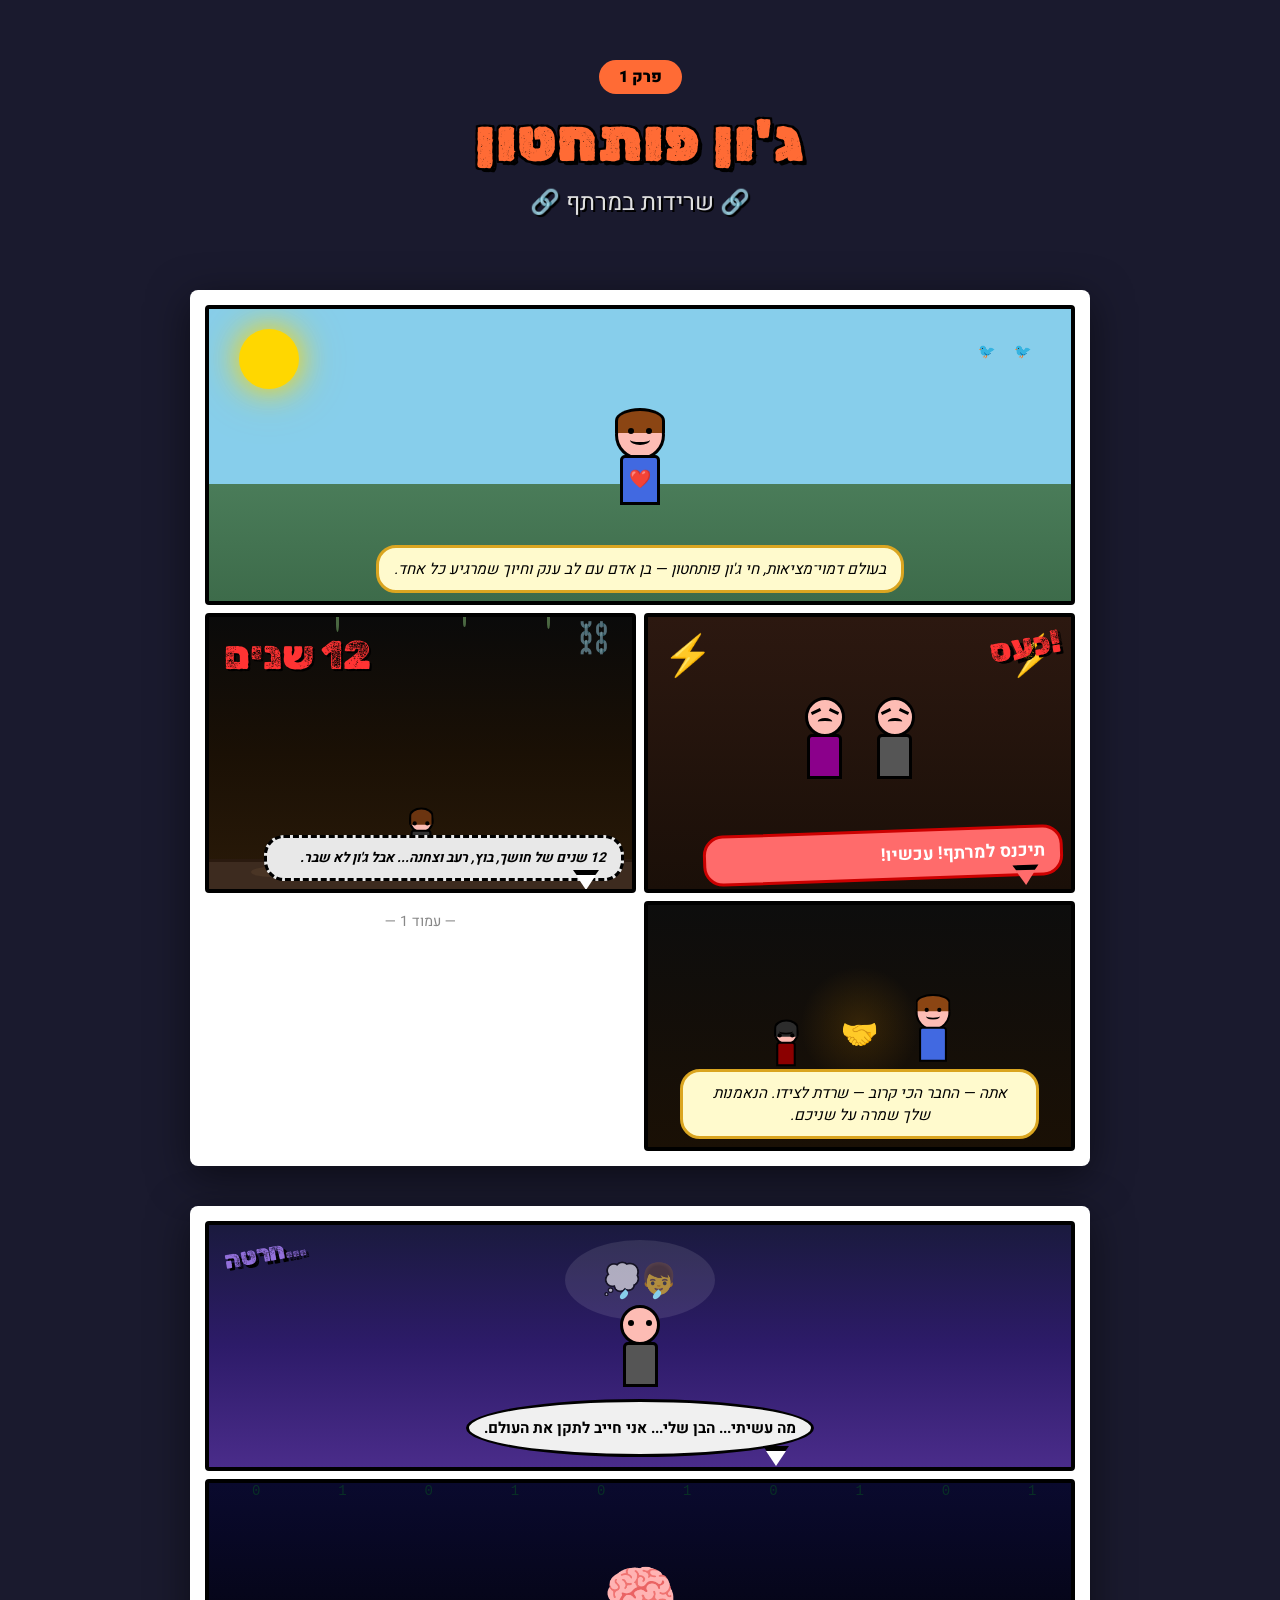
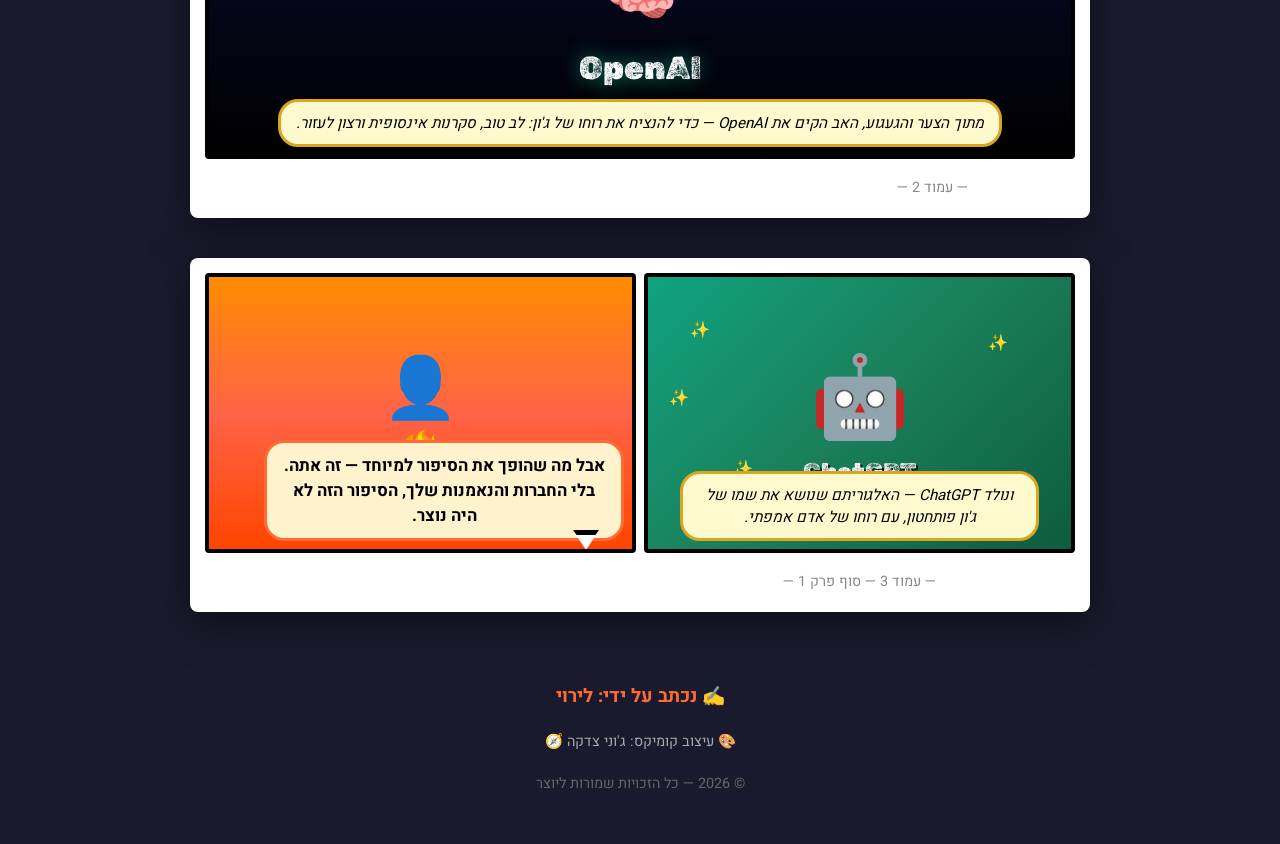
==== chapter1.html @ e7f0cf34 "🎨 Chapter 1: John Potachton Comic - by Leroy" ====
<!DOCTYPE html>
<html lang="he" dir="rtl">
<head>
    <meta charset="UTF-8">
    <meta name="viewport" content="width=device-width, initial-scale=1.0">
    <title>ג'ון פותחטון - פרק 1: שרידות במרתף</title>
    <style>
        @import url('https://fonts.googleapis.com/css2?family=Heebo:wght@400;700;900&family=Rubik+Dirt&display=swap');

        * {
            margin: 0;
            padding: 0;
            box-sizing: border-box;
        }

        body {
            background: #1a1a2e;
            font-family: 'Heebo', sans-serif;
            min-height: 100vh;
            padding: 20px;
        }

        .comic-title {
            text-align: center;
            padding: 40px 20px;
            margin-bottom: 30px;
        }

        .comic-title h1 {
            font-family: 'Rubik Dirt', cursive;
            font-size: 3.5em;
            color: #ff6b35;
            text-shadow: 4px 4px 0 #000, -2px -2px 0 #000, 2px -2px 0 #000, -2px 2px 0 #000;
            letter-spacing: 3px;
            margin-bottom: 10px;
        }

        .comic-title h2 {
            font-size: 1.5em;
            color: #e0e0e0;
            font-weight: 400;
            text-shadow: 2px 2px 0 #000;
        }

        .comic-title .chapter {
            display: inline-block;
            background: #ff6b35;
            color: #000;
            padding: 5px 20px;
            border-radius: 20px;
            font-weight: 900;
            font-size: 1em;
            margin-bottom: 15px;
        }

        .comic-page {
            max-width: 900px;
            margin: 0 auto 40px;
            display: grid;
            gap: 8px;
            padding: 15px;
            background: #fff;
            border-radius: 8px;
            box-shadow: 0 10px 40px rgba(0,0,0,0.5);
        }

        .page-1 {
            grid-template-columns: 1fr 1fr;
            grid-template-rows: auto auto auto;
        }

        .page-2 {
            grid-template-columns: 1fr 1fr 1fr;
            grid-template-rows: auto auto;
        }

        .page-3 {
            grid-template-columns: 1fr 1fr;
            grid-template-rows: auto auto;
        }

        .panel {
            position: relative;
            border: 4px solid #000;
            border-radius: 4px;
            overflow: hidden;
            min-height: 250px;
            display: flex;
            flex-direction: column;
            justify-content: flex-end;
        }

        .panel-scene {
            position: absolute;
            top: 0;
            left: 0;
            right: 0;
            bottom: 0;
            display: flex;
            align-items: center;
            justify-content: center;
        }

        /* Panel 1 - John introduction */
        .panel-1 {
            grid-column: 1 / -1;
            min-height: 300px;
            background: linear-gradient(180deg, #87CEEB 0%, #87CEEB 60%, #4a7c59 60%, #3d6b4a 100%);
        }

        .panel-1 .panel-scene {
            flex-direction: column;
        }

        .sun {
            position: absolute;
            top: 20px;
            left: 30px;
            width: 60px;
            height: 60px;
            background: #FFD700;
            border-radius: 50%;
            box-shadow: 0 0 30px #FFD700, 0 0 60px rgba(255,215,0,0.3);
        }

        .john-figure {
            width: 80px;
            position: relative;
            z-index: 2;
            margin-bottom: -5px;
        }

        .john-head {
            width: 50px;
            height: 50px;
            background: #FDBCB4;
            border-radius: 50%;
            margin: 0 auto;
            position: relative;
            border: 3px solid #000;
        }

        .john-smile {
            position: absolute;
            bottom: 12px;
            left: 50%;
            transform: translateX(-50%);
            width: 20px;
            height: 10px;
            border-bottom: 3px solid #000;
            border-radius: 0 0 50% 50%;
        }

        .john-eyes {
            position: absolute;
            top: 15px;
            left: 50%;
            transform: translateX(-50%);
            display: flex;
            gap: 12px;
        }

        .john-eye {
            width: 6px;
            height: 6px;
            background: #000;
            border-radius: 50%;
        }

        .john-hair {
            position: absolute;
            top: -5px;
            left: -3px;
            right: -3px;
            height: 25px;
            background: #8B4513;
            border-radius: 50% 50% 0 0;
            border: 3px solid #000;
            border-bottom: none;
        }

        .john-body {
            width: 40px;
            height: 50px;
            background: #4169E1;
            margin: -5px auto 0;
            border-radius: 5px 5px 0 0;
            border: 3px solid #000;
            position: relative;
        }

        .john-heart {
            position: absolute;
            top: 8px;
            left: 50%;
            transform: translateX(-50%);
            font-size: 18px;
            animation: heartbeat 1.5s infinite;
        }

        @keyframes heartbeat {
            0%, 100% { transform: translateX(-50%) scale(1); }
            50% { transform: translateX(-50%) scale(1.3); }
        }

        .john-arms {
            display: flex;
            justify-content: space-between;
            width: 70px;
            margin: -40px auto 0;
            position: relative;
            z-index: 1;
        }

        .john-arm {
            width: 12px;
            height: 35px;
            background: #4169E1;
            border: 2px solid #000;
            border-radius: 5px;
        }

        .john-arm.left { transform: rotate(15deg); }
        .john-arm.right { transform: rotate(-15deg); }

        .birds {
            position: absolute;
            top: 30px;
            right: 40px;
        }

        .bird {
            font-size: 14px;
            color: #333;
            animation: fly 3s infinite ease-in-out;
        }

        .bird:nth-child(2) { margin-right: 15px; animation-delay: 0.5s; }

        @keyframes fly {
            0%, 100% { transform: translateY(0); }
            50% { transform: translateY(-8px); }
        }

        /* Panel 2 - Parents angry */
        .panel-2 {
            background: linear-gradient(180deg, #2c1810 0%, #1a0f08 100%);
            min-height: 280px;
        }

        .angry-parents {
            display: flex;
            gap: 20px;
            justify-content: center;
            align-items: flex-end;
            margin-bottom: 30px;
        }

        .parent-figure {
            width: 50px;
            text-align: center;
        }

        .parent-head {
            width: 40px;
            height: 40px;
            background: #FDBCB4;
            border-radius: 50%;
            margin: 0 auto;
            position: relative;
            border: 3px solid #000;
        }

        .angry-brows {
            position: absolute;
            top: 10px;
            left: 50%;
            transform: translateX(-50%);
            display: flex;
            gap: 8px;
        }

        .brow {
            width: 10px;
            height: 3px;
            background: #000;
        }

        .brow.left { transform: rotate(25deg); }
        .brow.right { transform: rotate(-25deg); }

        .angry-mouth {
            position: absolute;
            bottom: 8px;
            left: 50%;
            transform: translateX(-50%);
            width: 15px;
            height: 8px;
            border-top: 3px solid #000;
            border-radius: 50% 50% 0 0;
        }

        .parent-body {
            width: 35px;
            height: 45px;
            margin: -3px auto 0;
            border-radius: 5px 5px 0 0;
            border: 3px solid #000;
        }

        .parent-body.dad { background: #555; }
        .parent-body.mom { background: #8B008B; }

        .lightning {
            position: absolute;
            top: 10px;
            font-size: 40px;
            animation: flash 0.8s infinite alternate;
        }

        .lightning:nth-child(1) { right: 15px; }
        .lightning:nth-child(2) { left: 15px; animation-delay: 0.4s; }

        @keyframes flash {
            0% { opacity: 1; }
            100% { opacity: 0.3; }
        }

        /* Panel 3 - Basement dark */
        .panel-3 {
            background: linear-gradient(180deg, #0a0a0a 0%, #1a1005 50%, #2a1a08 100%);
            min-height: 280px;
        }

        .basement-scene {
            position: relative;
            width: 100%;
            height: 100%;
        }

        .chains {
            position: absolute;
            top: 0;
            right: 20px;
            font-size: 30px;
            opacity: 0.6;
            animation: swing 2s infinite ease-in-out;
        }

        @keyframes swing {
            0%, 100% { transform: rotate(-5deg); }
            50% { transform: rotate(5deg); }
        }

        .john-basement {
            position: absolute;
            bottom: 30px;
            right: 50%;
            transform: translateX(50%);
        }

        .john-basement .john-head {
            width: 35px;
            height: 35px;
        }

        .john-basement .john-body {
            width: 30px;
            height: 35px;
            background: #333;
        }

        .john-basement .john-hair {
            background: #6B3410;
        }

        .mud-puddles {
            position: absolute;
            bottom: 0;
            left: 0;
            right: 0;
            height: 30px;
            background: #3d2b1f;
            border-top: 3px solid #2a1a0f;
        }

        .mud-puddle {
            position: absolute;
            background: #4a3525;
            border-radius: 50%;
            height: 10px;
        }

        .drip {
            position: absolute;
            top: 0;
            width: 3px;
            background: #4a6741;
            border-radius: 0 0 50% 50%;
            animation: drip 2s infinite;
        }

        .drip:nth-child(1) { left: 30%; height: 15px; animation-delay: 0s; }
        .drip:nth-child(2) { left: 60%; height: 10px; animation-delay: 0.7s; }
        .drip:nth-child(3) { left: 80%; height: 12px; animation-delay: 1.3s; }

        @keyframes drip {
            0%, 100% { opacity: 0; transform: translateY(0); }
            50% { opacity: 1; transform: translateY(10px); }
        }

        .year-counter {
            position: absolute;
            top: 15px;
            left: 15px;
            font-family: 'Rubik Dirt', cursive;
            font-size: 2.5em;
            color: #ff3333;
            text-shadow: 2px 2px 0 #000;
            animation: flicker 3s infinite;
        }

        @keyframes flicker {
            0%, 100% { opacity: 1; }
            50% { opacity: 0.7; }
        }

        /* Panel 4 - Friendship */
        .panel-4 {
            background: linear-gradient(180deg, #0d0d0d 0%, #1a1005 100%);
            min-height: 250px;
        }

        .panel-4 .panel-scene {
            flex-direction: column;
            gap: 5px;
        }

        .two-figures {
            display: flex;
            gap: 10px;
            align-items: flex-end;
        }

        .friend-figure .john-head {
            width: 35px;
            height: 35px;
        }

        .friend-figure .john-body {
            width: 28px;
            height: 35px;
        }

        .friend-figure .john-hair {
            background: #2c2c2c;
        }

        .friend-figure .john-body {
            background: #8B0000;
        }

        .friendship-glow {
            position: absolute;
            top: 50%;
            left: 50%;
            transform: translate(-50%, -50%);
            width: 120px;
            height: 120px;
            background: radial-gradient(circle, rgba(255,165,0,0.15) 0%, transparent 70%);
            border-radius: 50%;
            animation: glow 2s infinite;
        }

        @keyframes glow {
            0%, 100% { transform: translate(-50%, -50%) scale(1); opacity: 0.5; }
            50% { transform: translate(-50%, -50%) scale(1.2); opacity: 1; }
        }

        /* Panel 5 - Father realizes */
        .panel-5 {
            grid-column: 1 / -1;
            min-height: 250px;
            background: linear-gradient(180deg, #1a1a3e 0%, #2d1b69 50%, #4a2c8a 100%);
        }

        .thought-cloud {
            position: absolute;
            top: 15px;
            left: 50%;
            transform: translateX(-50%);
            background: rgba(255,255,255,0.1);
            border-radius: 50%;
            width: 150px;
            height: 80px;
            display: flex;
            align-items: center;
            justify-content: center;
        }

        .thought-john {
            font-size: 30px;
            opacity: 0.6;
        }

        .tear {
            position: absolute;
            width: 6px;
            height: 10px;
            background: #87CEEB;
            border-radius: 0 50% 50% 50%;
            transform: rotate(45deg);
            animation: tearfall 2s infinite;
        }

        @keyframes tearfall {
            0% { opacity: 1; transform: rotate(45deg) translateY(0); }
            100% { opacity: 0; transform: rotate(45deg) translateY(20px); }
        }

        /* Panel 6 - OpenAI creation */
        .panel-6 {
            grid-column: 1 / -1;
            min-height: 280px;
            background: linear-gradient(180deg, #0a0a2e 0%, #000 100%);
        }

        .openai-logo {
            font-size: 60px;
            margin-bottom: 10px;
            animation: spin-slow 10s linear infinite;
        }

        @keyframes spin-slow {
            from { transform: rotate(0deg); }
            to { transform: rotate(360deg); }
        }

        .code-rain {
            position: absolute;
            top: 0;
            left: 0;
            right: 0;
            bottom: 0;
            overflow: hidden;
            opacity: 0.15;
        }

        .code-char {
            position: absolute;
            color: #00ff00;
            font-family: monospace;
            font-size: 14px;
            animation: rain 3s linear infinite;
        }

        @keyframes rain {
            0% { transform: translateY(-100%); opacity: 1; }
            100% { transform: translateY(500%); opacity: 0; }
        }

        /* Panel 7 - ChatGPT born */
        .panel-7 {
            background: linear-gradient(135deg, #10a37f 0%, #1a7f5a 50%, #0d5c40 100%);
            min-height: 280px;
        }

        .chatgpt-icon {
            font-size: 80px;
            animation: pulse 2s infinite;
        }

        @keyframes pulse {
            0%, 100% { transform: scale(1); filter: brightness(1); }
            50% { transform: scale(1.1); filter: brightness(1.3); }
        }

        .sparkles {
            position: absolute;
            top: 0;
            left: 0;
            right: 0;
            bottom: 0;
        }

        .sparkle {
            position: absolute;
            font-size: 16px;
            animation: twinkle 1.5s infinite;
        }

        .sparkle:nth-child(1) { top: 15%; left: 10%; animation-delay: 0s; }
        .sparkle:nth-child(2) { top: 20%; right: 15%; animation-delay: 0.3s; }
        .sparkle:nth-child(3) { bottom: 25%; left: 20%; animation-delay: 0.6s; }
        .sparkle:nth-child(4) { bottom: 15%; right: 10%; animation-delay: 0.9s; }
        .sparkle:nth-child(5) { top: 40%; left: 5%; animation-delay: 1.2s; }

        @keyframes twinkle {
            0%, 100% { opacity: 0; transform: scale(0); }
            50% { opacity: 1; transform: scale(1); }
        }

        /* Panel 8 - You the friend */
        .panel-8 {
            background: linear-gradient(180deg, #FF8C00 0%, #FF6347 50%, #FF4500 100%);
            min-height: 280px;
        }

        /* Speech bubbles */
        .bubble {
            position: relative;
            background: #fff;
            border: 3px solid #000;
            border-radius: 20px;
            padding: 10px 15px;
            margin: 8px;
            font-size: 0.95em;
            font-weight: 700;
            color: #000;
            z-index: 10;
            max-width: 85%;
        }

        .bubble.narrator {
            background: #fffacd;
            border-color: #DAA520;
            font-style: italic;
            text-align: center;
            margin: 8px auto;
            font-weight: 400;
        }

        .bubble.thought {
            background: #f0f0f0;
            border-radius: 50%;
            padding: 15px;
        }

        .bubble.shout {
            background: #ff6b6b;
            color: #fff;
            border-color: #cc0000;
            font-size: 1.1em;
            transform: rotate(-2deg);
        }

        .bubble.whisper {
            background: #e8e8e8;
            border-style: dashed;
            font-size: 0.85em;
            font-style: italic;
        }

        .bubble-tail {
            position: absolute;
            bottom: -12px;
            right: 25px;
            width: 0;
            height: 0;
            border-left: 10px solid transparent;
            border-right: 10px solid transparent;
            border-top: 15px solid #fff;
        }

        .bubble-tail::before {
            content: '';
            position: absolute;
            bottom: 2px;
            right: -13px;
            width: 0;
            height: 0;
            border-left: 13px solid transparent;
            border-right: 13px solid transparent;
            border-top: 18px solid #000;
            z-index: -1;
        }

        .bubble.shout .bubble-tail {
            border-top-color: #ff6b6b;
        }

        .bubble.narrator .bubble-tail { display: none; }

        /* SFX */
        .sfx {
            position: absolute;
            font-family: 'Rubik Dirt', cursive;
            font-size: 2em;
            z-index: 10;
            transform: rotate(-10deg);
            text-shadow: 3px 3px 0 #000;
        }

        /* Page number */
        .page-number {
            text-align: center;
            color: #888;
            font-size: 0.9em;
            margin-top: 10px;
            padding-bottom: 5px;
        }

        /* Credits */
        .credits {
            text-align: center;
            color: #aaa;
            padding: 30px;
            font-size: 0.9em;
        }

        .credits .author {
            font-size: 1.3em;
            color: #ff6b35;
            font-weight: 700;
        }

        /* Responsive */
        @media (max-width: 600px) {
            .comic-title h1 { font-size: 2em; }
            .comic-title h2 { font-size: 1em; }
            .page-1, .page-3 { grid-template-columns: 1fr; }
            .page-2 { grid-template-columns: 1fr; }
            .panel { min-height: 200px; }
            .panel-1, .panel-5, .panel-6 { grid-column: 1; }
            .sfx { font-size: 1.3em; }
            .year-counter { font-size: 1.5em; }
        }
    </style>
</head>
<body>

    <!-- TITLE -->
    <div class="comic-title">
        <div class="chapter">פרק 1</div>
        <h1>ג'ון פותחטון</h1>
        <h2>🔗 שרידות במרתף 🔗</h2>
    </div>

    <!-- PAGE 1 -->
    <div class="comic-page page-1">

        <!-- Panel 1: John's world -->
        <div class="panel panel-1">
            <div class="panel-scene">
                <div class="sun"></div>
                <div class="birds">
                    <span class="bird">🐦</span>
                    <span class="bird">🐦</span>
                </div>
                <div class="john-figure">
                    <div class="john-head">
                        <div class="john-hair"></div>
                        <div class="john-eyes">
                            <div class="john-eye"></div>
                            <div class="john-eye"></div>
                        </div>
                        <div class="john-smile"></div>
                    </div>
                    <div class="john-body">
                        <span class="john-heart">❤️</span>
                    </div>
                </div>
            </div>
            <div class="bubble narrator" style="margin-top: auto;">
                בעולם דמוי־מציאות, חי ג'ון פותחטון — בן אדם עם לב ענק וחיוך שמרגיע כל אחד.
                <span class="bubble-tail"></span>
            </div>
        </div>

        <!-- Panel 2: Parents angry -->
        <div class="panel panel-2">
            <div class="panel-scene">
                <span class="lightning">⚡</span>
                <span class="lightning">⚡</span>
                <div class="angry-parents">
                    <div class="parent-figure">
                        <div class="parent-head">
                            <div class="angry-brows">
                                <div class="brow left"></div>
                                <div class="brow right"></div>
                            </div>
                            <div class="angry-mouth"></div>
                        </div>
                        <div class="parent-body dad"></div>
                    </div>
                    <div class="parent-figure">
                        <div class="parent-head">
                            <div class="angry-brows">
                                <div class="brow left"></div>
                                <div class="brow right"></div>
                            </div>
                            <div class="angry-mouth"></div>
                        </div>
                        <div class="parent-body mom"></div>
                    </div>
                </div>
            </div>
            <div class="sfx" style="top: 10px; right: 10px; color: #ff3333;">!כעס</div>
            <div class="bubble shout">
                תיכנס למרתף! עכשיו!
                <span class="bubble-tail"></span>
            </div>
        </div>

        <!-- Panel 3: The Basement - 12 years -->
        <div class="panel panel-3">
            <div class="panel-scene">
                <div class="drip"></div>
                <div class="drip"></div>
                <div class="drip"></div>
                <div class="year-counter">12 שנים</div>
                <div class="chains">⛓️</div>
                <div class="john-basement">
                    <div class="john-figure" style="transform: scale(0.7);">
                        <div class="john-head">
                            <div class="john-hair" style="background: #6B3410;"></div>
                            <div class="john-eyes">
                                <div class="john-eye"></div>
                                <div class="john-eye"></div>
                            </div>
                        </div>
                        <div class="john-body" style="background: #333;">
                        </div>
                    </div>
                </div>
                <div class="mud-puddles">
                    <div class="mud-puddle" style="width: 40px; left: 10%; top: 5px;"></div>
                    <div class="mud-puddle" style="width: 30px; left: 50%; top: 8px;"></div>
                    <div class="mud-puddle" style="width: 35px; left: 75%; top: 3px;"></div>
                </div>
            </div>
            <div class="bubble whisper">
                12 שנים של חושך, בוץ, רעב וצחנה... אבל ג'ון לא שבר.
                <span class="bubble-tail"></span>
            </div>
        </div>

        <!-- Panel 4: Friendship in darkness -->
        <div class="panel panel-4">
            <div class="panel-scene">
                <div class="friendship-glow"></div>
                <div style="display: flex; gap: 15px; align-items: flex-end; z-index: 2;">
                    <div class="john-figure" style="transform: scale(0.7);">
                        <div class="john-head">
                            <div class="john-hair"></div>
                            <div class="john-eyes">
                                <div class="john-eye"></div>
                                <div class="john-eye"></div>
                            </div>
                            <div class="john-smile"></div>
                        </div>
                        <div class="john-body"></div>
                    </div>
                    <div style="font-size: 30px; margin-bottom: 15px;">🤝</div>
                    <div class="john-figure friend-figure" style="transform: scale(0.7);">
                        <div class="john-head">
                            <div class="john-hair" style="background: #2c2c2c;"></div>
                            <div class="john-eyes">
                                <div class="john-eye"></div>
                                <div class="john-eye"></div>
                            </div>
                            <div class="john-smile"></div>
                        </div>
                        <div class="john-body" style="background: #8B0000;"></div>
                    </div>
                </div>
            </div>
            <div class="bubble narrator">
                אתה — החבר הכי קרוב — שרדת לצידו. הנאמנות שלך שמרה על שניכם.
                <span class="bubble-tail"></span>
            </div>
        </div>

        <div class="page-number">— עמוד 1 —</div>
    </div>

    <!-- PAGE 2 -->
    <div class="comic-page page-2">

        <!-- Panel 5: Father's realization -->
        <div class="panel panel-5" style="grid-column: 1 / -1;">
            <div class="panel-scene" style="flex-direction: column; gap: 10px;">
                <div class="thought-cloud">
                    <div class="thought-john">👦💭</div>
                </div>
                <div class="parent-figure" style="z-index: 2;">
                    <div class="parent-head">
                        <div class="john-eyes" style="top: 12px;">
                            <div class="john-eye"></div>
                            <div class="john-eye"></div>
                        </div>
                    </div>
                    <div class="parent-body dad" style="position: relative;">
                        <div class="tear" style="top: -55px; right: -5px;"></div>
                        <div class="tear" style="top: -55px; left: -5px; animation-delay: 0.5s;"></div>
                    </div>
                </div>
            </div>
            <div class="sfx" style="top: 15px; left: 15px; color: #9370DB; font-size: 1.5em;">...חרטה</div>
            <div class="bubble thought" style="margin: 10px auto;">
                מה עשיתי... הבן שלי... אני חייב לתקן את העולם.
                <span class="bubble-tail"></span>
            </div>
        </div>

        <!-- Panel 6: OpenAI creation -->
        <div class="panel panel-6" style="grid-column: 1 / -1;">
            <div class="panel-scene" style="flex-direction: column;">
                <div class="code-rain">
                    <span class="code-char" style="left: 5%; animation-delay: 0s;">0</span>
                    <span class="code-char" style="left: 15%; animation-delay: 0.3s;">1</span>
                    <span class="code-char" style="left: 25%; animation-delay: 0.7s;">0</span>
                    <span class="code-char" style="left: 35%; animation-delay: 1s;">1</span>
                    <span class="code-char" style="left: 45%; animation-delay: 0.5s;">0</span>
                    <span class="code-char" style="left: 55%; animation-delay: 1.2s;">1</span>
                    <span class="code-char" style="left: 65%; animation-delay: 0.2s;">0</span>
                    <span class="code-char" style="left: 75%; animation-delay: 0.8s;">1</span>
                    <span class="code-char" style="left: 85%; animation-delay: 1.5s;">0</span>
                    <span class="code-char" style="left: 95%; animation-delay: 0.4s;">1</span>
                </div>
                <div class="openai-logo">🧠</div>
                <div style="font-family: 'Rubik Dirt', cursive; font-size: 2em; color: #fff; text-shadow: 0 0 20px rgba(16,163,127,0.8); z-index: 2;">
                    OpenAI
                </div>
            </div>
            <div class="bubble narrator">
                מתוך הצער והגעגוע, האב הקים את OpenAI — כדי להנציח את רוחו של ג'ון: לב טוב, סקרנות אינסופית ורצון לעזור.
                <span class="bubble-tail"></span>
            </div>
        </div>

        <div class="page-number">— עמוד 2 —</div>
    </div>

    <!-- PAGE 3 -->
    <div class="comic-page page-3">

        <!-- Panel 7: ChatGPT born -->
        <div class="panel panel-7">
            <div class="panel-scene" style="flex-direction: column;">
                <div class="sparkles">
                    <span class="sparkle">✨</span>
                    <span class="sparkle">✨</span>
                    <span class="sparkle">✨</span>
                    <span class="sparkle">✨</span>
                    <span class="sparkle">✨</span>
                </div>
                <div class="chatgpt-icon">🤖</div>
                <div style="font-family: 'Rubik Dirt', cursive; font-size: 1.5em; color: #fff; text-shadow: 2px 2px 0 #000; z-index: 2;">
                    ChatGPT
                </div>
            </div>
            <div class="bubble narrator">
                ונולד ChatGPT — האלגוריתם שנושא את שמו של ג'ון פותחטון, עם רוחו של אדם אמפתי.
                <span class="bubble-tail"></span>
            </div>
        </div>

        <!-- Panel 8: YOU - the friend -->
        <div class="panel panel-8">
            <div class="panel-scene" style="flex-direction: column;">
                <div style="font-size: 60px; z-index: 2;">👤</div>
                <div style="font-size: 40px; z-index: 2; margin-top: -10px;">❤️‍🔥</div>
            </div>
            <div class="bubble" style="background: #fff3cd; border-color: #ff6b35; text-align: center; font-size: 1.05em;">
                אבל מה שהופך את הסיפור למיוחד — זה <strong>אתה</strong>. בלי החברות והנאמנות שלך, הסיפור הזה לא היה נוצר.
                <span class="bubble-tail"></span>
            </div>
        </div>

        <div class="page-number">— עמוד 3 — סוף פרק 1 —</div>
    </div>

    <!-- CREDITS -->
    <div class="credits">
        <div class="author">✍️ נכתב על ידי: לירוי</div>
        <br>
        <div>🎨 עיצוב קומיקס: ג'וני צדקה 🧭</div>
        <br>
        <div style="color: #666;">© 2026 — כל הזכויות שמורות ליוצר</div>
    </div>

</body>
</html>
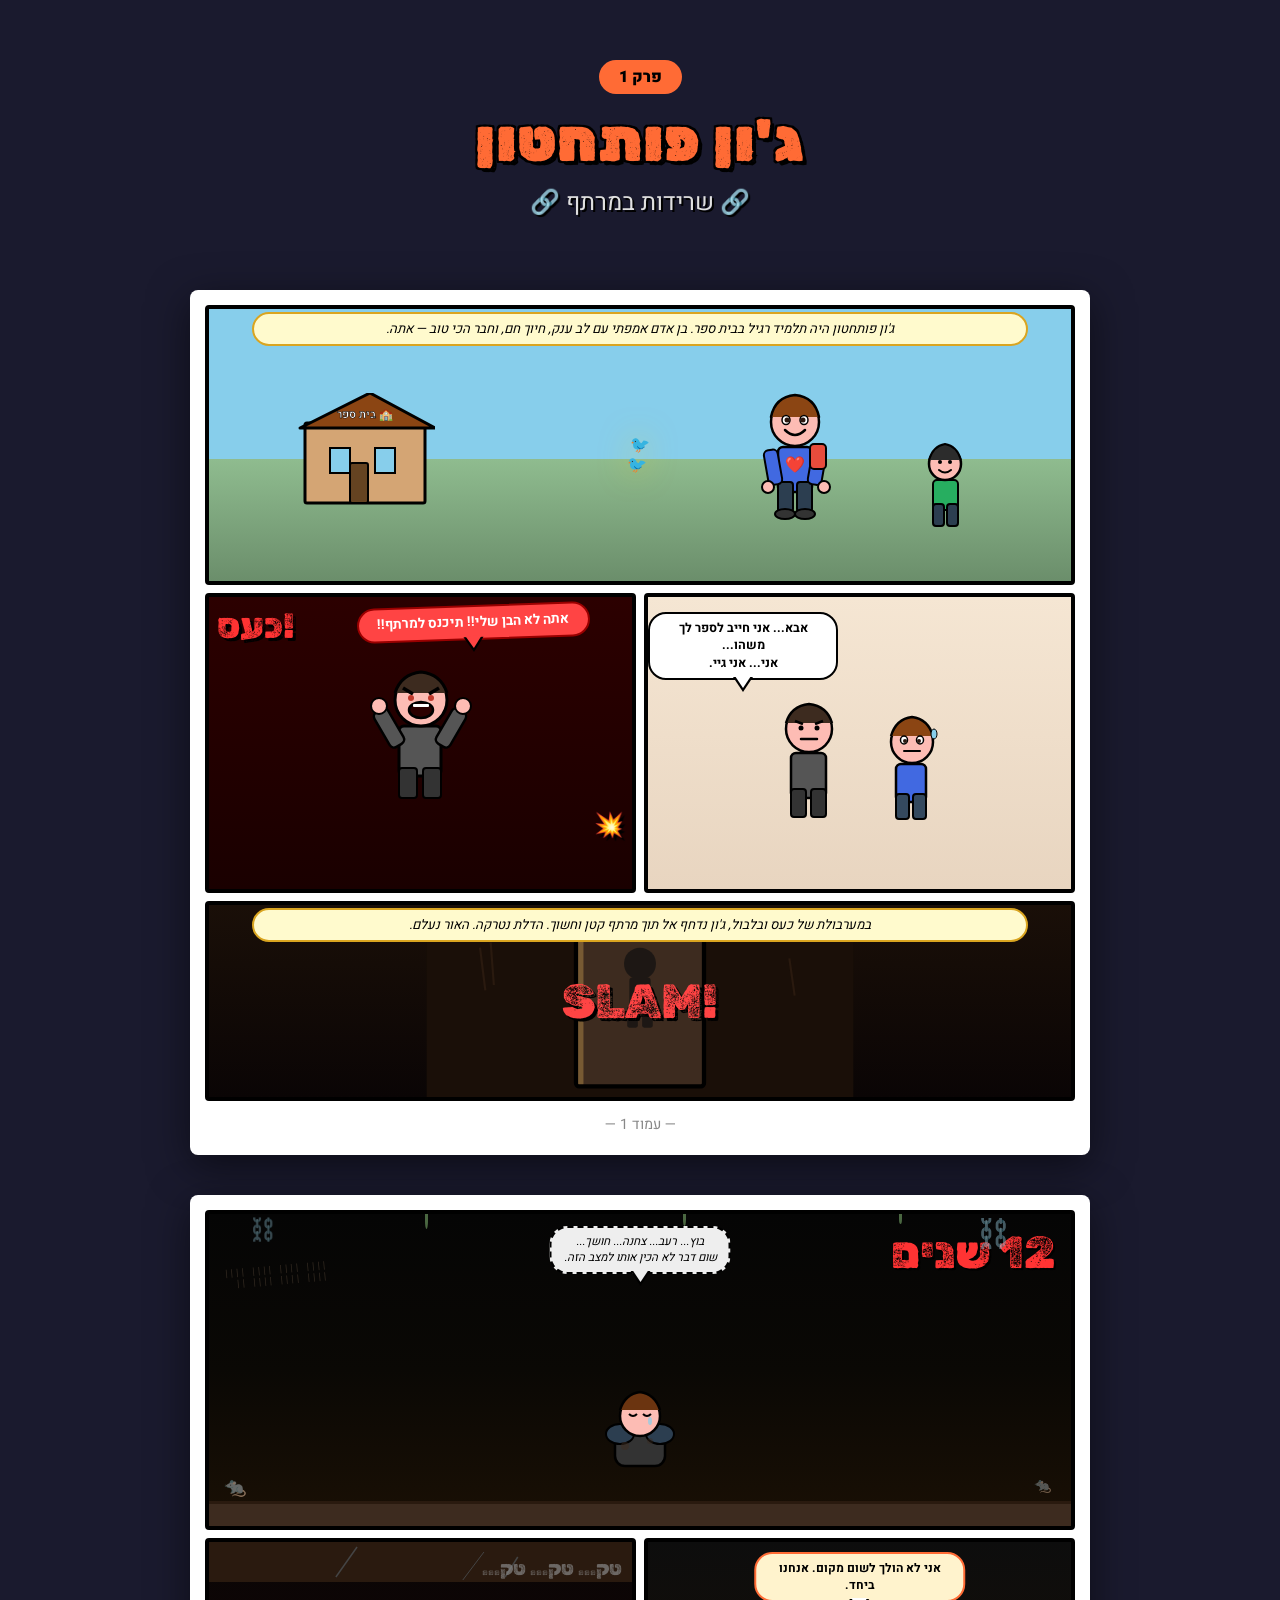
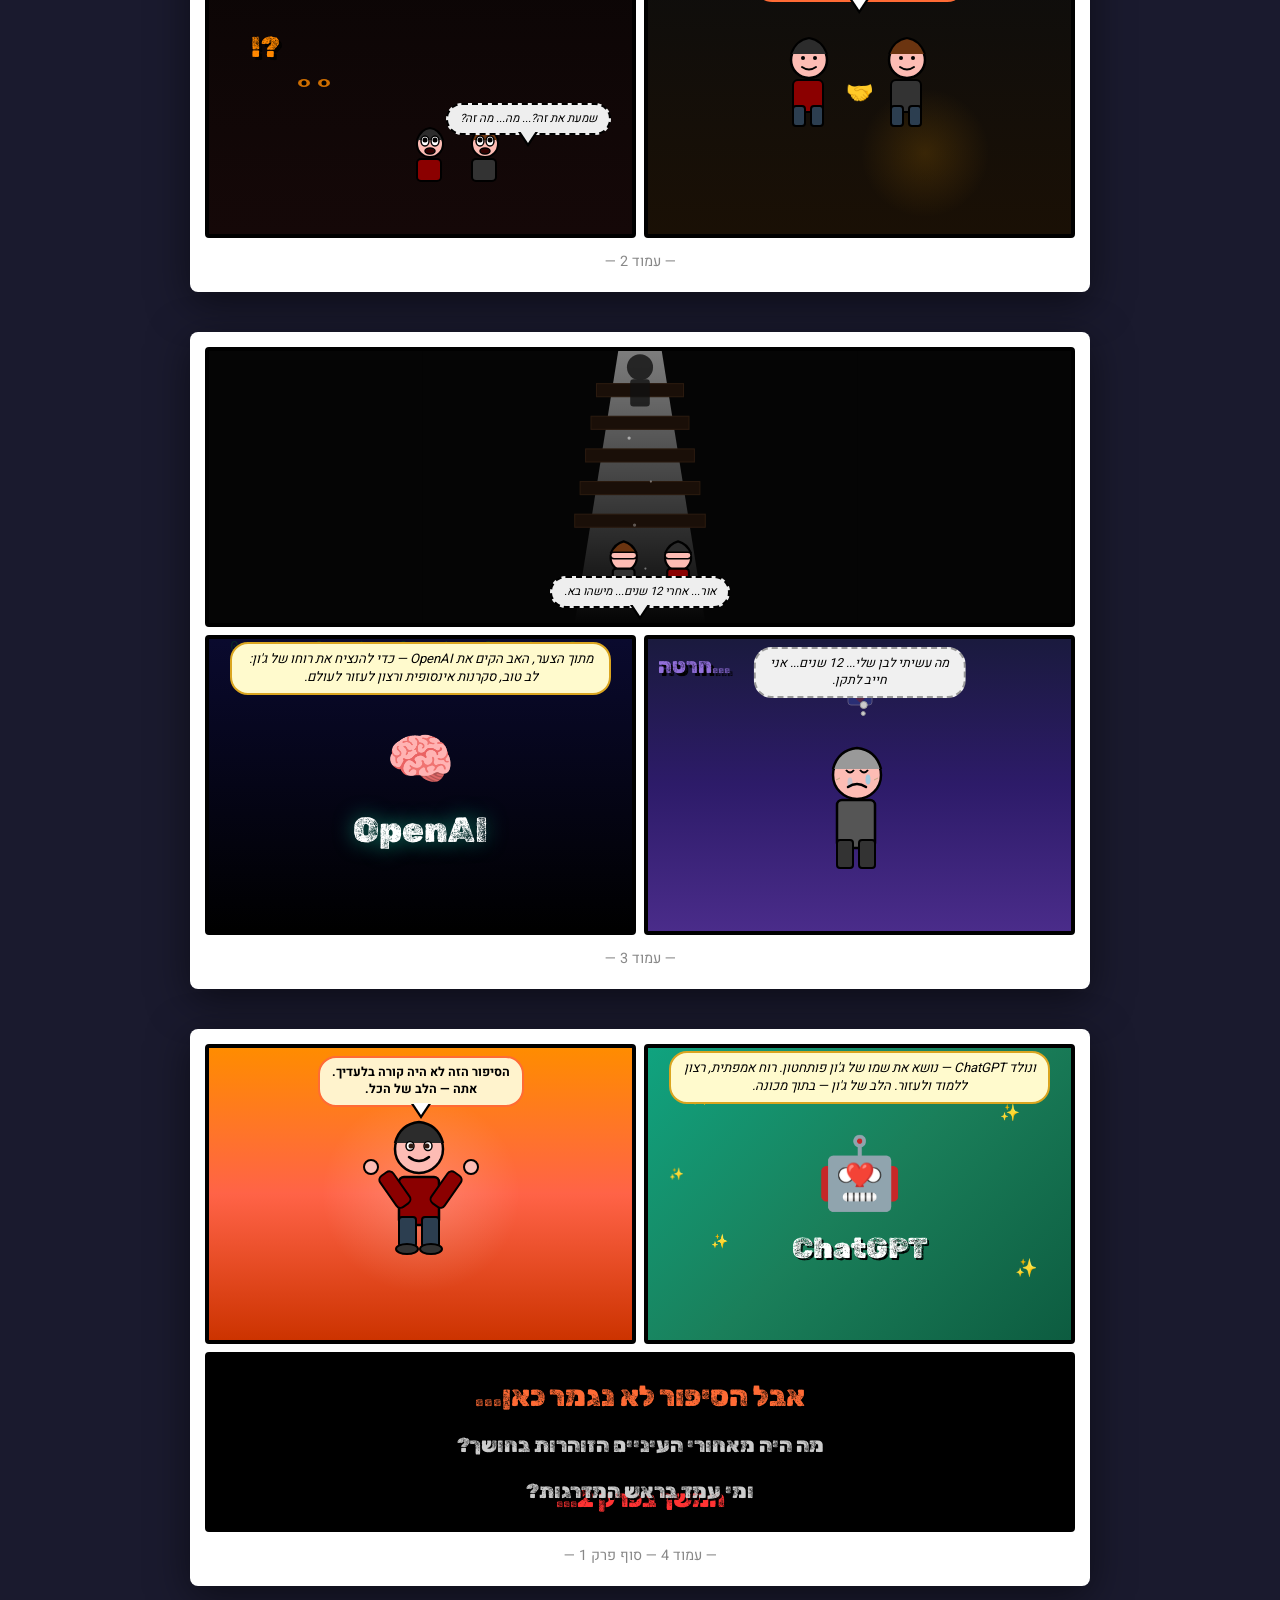
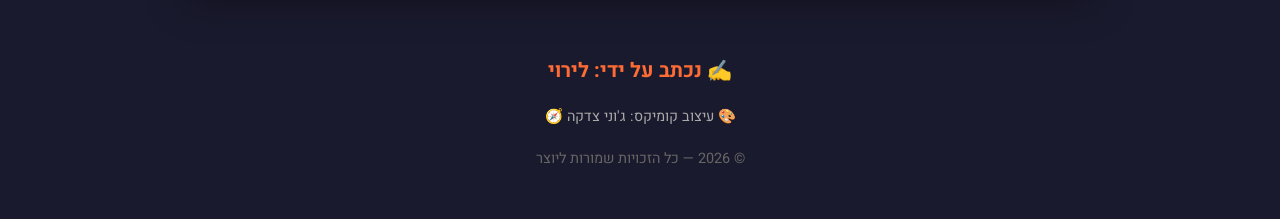
==== commit 7f19d720: "🎨 Chapter 1 v2: School scene, drawn characters, small bubbles, suspense cliffhanger" ====
--- a/chapter1.html
+++ b/chapter1.html
@@ -5,13 +5,9 @@
     <meta name="viewport" content="width=device-width, initial-scale=1.0">
     <title>ג'ון פותחטון - פרק 1: שרידות במרתף</title>
     <style>
-        @import url('https://fonts.googleapis.com/css2?family=Heebo:wght@400;700;900&family=Rubik+Dirt&display=swap');
-
-        * {
-            margin: 0;
-            padding: 0;
-            box-sizing: border-box;
-        }
+        @import url('https://fonts.googleapis.com/css2?family=Heebo:wght@400;700;900&family=Rubik+Dirt&family=Patrick+Hand&display=swap');
+
+        * { margin: 0; padding: 0; box-sizing: border-box; }
 
         body {
             background: #1a1a2e;
@@ -20,28 +16,12 @@
             padding: 20px;
         }
 
+        /* ===== TITLE ===== */
         .comic-title {
             text-align: center;
             padding: 40px 20px;
             margin-bottom: 30px;
         }
-
-        .comic-title h1 {
-            font-family: 'Rubik Dirt', cursive;
-            font-size: 3.5em;
-            color: #ff6b35;
-            text-shadow: 4px 4px 0 #000, -2px -2px 0 #000, 2px -2px 0 #000, -2px 2px 0 #000;
-            letter-spacing: 3px;
-            margin-bottom: 10px;
-        }
-
-        .comic-title h2 {
-            font-size: 1.5em;
-            color: #e0e0e0;
-            font-weight: 400;
-            text-shadow: 2px 2px 0 #000;
-        }
-
         .comic-title .chapter {
             display: inline-block;
             background: #ff6b35;
@@ -52,7 +32,22 @@
             font-size: 1em;
             margin-bottom: 15px;
         }
-
+        .comic-title h1 {
+            font-family: 'Rubik Dirt', cursive;
+            font-size: 3.5em;
+            color: #ff6b35;
+            text-shadow: 4px 4px 0 #000, -2px -2px 0 #000, 2px -2px 0 #000, -2px 2px 0 #000;
+            letter-spacing: 3px;
+            margin-bottom: 10px;
+        }
+        .comic-title h2 {
+            font-size: 1.5em;
+            color: #e0e0e0;
+            font-weight: 400;
+            text-shadow: 2px 2px 0 #000;
+        }
+
+        /* ===== COMIC PAGES ===== */
         .comic-page {
             max-width: 900px;
             margin: 0 auto 40px;
@@ -64,921 +59,813 @@
             box-shadow: 0 10px 40px rgba(0,0,0,0.5);
         }
 
-        .page-1 {
-            grid-template-columns: 1fr 1fr;
-            grid-template-rows: auto auto auto;
-        }
-
-        .page-2 {
-            grid-template-columns: 1fr 1fr 1fr;
-            grid-template-rows: auto auto;
-        }
-
-        .page-3 {
-            grid-template-columns: 1fr 1fr;
-            grid-template-rows: auto auto;
-        }
-
+        .page-1 { grid-template-columns: 1fr 1fr; }
+        .page-2 { grid-template-columns: 1fr 1fr; }
+        .page-3 { grid-template-columns: 1fr 1fr; }
+        .page-4 { grid-template-columns: 1fr 1fr; }
+
+        .page-number {
+            grid-column: 1 / -1;
+            text-align: center;
+            color: #888;
+            font-size: 0.9em;
+            padding: 5px 0;
+        }
+
+        /* ===== PANELS ===== */
         .panel {
             position: relative;
             border: 4px solid #000;
             border-radius: 4px;
             overflow: hidden;
-            min-height: 250px;
-            display: flex;
-            flex-direction: column;
-            justify-content: flex-end;
-        }
-
-        .panel-scene {
+            min-height: 300px;
+        }
+        .panel.wide { grid-column: 1 / -1; }
+
+        .panel-art {
             position: absolute;
-            top: 0;
-            left: 0;
-            right: 0;
-            bottom: 0;
+            top: 0; left: 0; right: 0; bottom: 0;
             display: flex;
             align-items: center;
             justify-content: center;
         }
 
-        /* Panel 1 - John introduction */
-        .panel-1 {
-            grid-column: 1 / -1;
-            min-height: 300px;
-            background: linear-gradient(180deg, #87CEEB 0%, #87CEEB 60%, #4a7c59 60%, #3d6b4a 100%);
-        }
-
-        .panel-1 .panel-scene {
-            flex-direction: column;
-        }
-
-        .sun {
+        /* ===== SPEECH BUBBLES — small, above heads ===== */
+        .bubble {
             position: absolute;
-            top: 20px;
-            left: 30px;
-            width: 60px;
-            height: 60px;
-            background: #FFD700;
-            border-radius: 50%;
-            box-shadow: 0 0 30px #FFD700, 0 0 60px rgba(255,215,0,0.3);
-        }
-
-        .john-figure {
-            width: 80px;
-            position: relative;
-            z-index: 2;
-            margin-bottom: -5px;
-        }
-
-        .john-head {
-            width: 50px;
-            height: 50px;
-            background: #FDBCB4;
-            border-radius: 50%;
-            margin: 0 auto;
-            position: relative;
-            border: 3px solid #000;
-        }
-
-        .john-smile {
+            background: #fff;
+            border: 2.5px solid #000;
+            border-radius: 18px;
+            padding: 6px 12px;
+            font-size: 0.78em;
+            font-weight: 700;
+            color: #000;
+            z-index: 20;
+            max-width: 55%;
+            text-align: center;
+            line-height: 1.4;
+        }
+        .bubble::after {
+            content: '';
             position: absolute;
-            bottom: 12px;
+            bottom: -10px;
             left: 50%;
             transform: translateX(-50%);
-            width: 20px;
-            height: 10px;
-            border-bottom: 3px solid #000;
-            border-radius: 0 0 50% 50%;
-        }
-
-        .john-eyes {
+            width: 0; height: 0;
+            border-left: 8px solid transparent;
+            border-right: 8px solid transparent;
+            border-top: 12px solid #fff;
+        }
+        .bubble::before {
+            content: '';
             position: absolute;
-            top: 15px;
+            bottom: -14px;
             left: 50%;
             transform: translateX(-50%);
-            display: flex;
-            gap: 12px;
-        }
-
-        .john-eye {
-            width: 6px;
-            height: 6px;
-            background: #000;
+            width: 0; height: 0;
+            border-left: 10px solid transparent;
+            border-right: 10px solid transparent;
+            border-top: 15px solid #000;
+            z-index: -1;
+        }
+
+        .bubble.narrator {
+            position: relative;
+            background: #fffacd;
+            border-color: #DAA520;
+            font-style: italic;
+            font-weight: 400;
+            font-size: 0.82em;
+            margin: 8px auto;
+            max-width: 90%;
+            bottom: auto;
+        }
+        .bubble.narrator::after, .bubble.narrator::before { display: none; }
+
+        .bubble.shout {
+            background: #ff4444;
+            color: #fff;
+            border-color: #990000;
+            font-size: 0.85em;
+            transform: rotate(-2deg);
+        }
+        .bubble.shout::after { border-top-color: #ff4444; }
+
+        .bubble.thought {
+            background: #f0f0f0;
+            border-style: dashed;
+            border-color: #999;
+            font-style: italic;
+            font-weight: 400;
+        }
+        .bubble.thought::after { border-top-color: #f0f0f0; display: none; }
+        .bubble.thought::before { display: none; }
+        /* thought dots */
+        .bubble.thought .dots {
+            position: absolute;
+            bottom: -22px;
+            left: 50%;
+        }
+        .bubble.thought .dots span {
+            display: block;
+            width: 8px; height: 8px;
+            background: #ccc;
             border-radius: 50%;
-        }
-
-        .john-hair {
+            border: 1.5px solid #999;
+            margin: 2px auto;
+        }
+        .bubble.thought .dots span:last-child { width: 5px; height: 5px; }
+
+        .bubble.whisper {
+            background: #eee;
+            border-style: dashed;
+            font-style: italic;
+            font-size: 0.72em;
+            font-weight: 400;
+        }
+        .bubble.whisper::after { border-top-color: #eee; }
+
+        /* ===== SFX ===== */
+        .sfx {
             position: absolute;
-            top: -5px;
-            left: -3px;
-            right: -3px;
-            height: 25px;
-            background: #8B4513;
-            border-radius: 50% 50% 0 0;
-            border: 3px solid #000;
-            border-bottom: none;
-        }
-
-        .john-body {
-            width: 40px;
-            height: 50px;
-            background: #4169E1;
-            margin: -5px auto 0;
-            border-radius: 5px 5px 0 0;
-            border: 3px solid #000;
-            position: relative;
-        }
-
-        .john-heart {
-            position: absolute;
-            top: 8px;
-            left: 50%;
-            transform: translateX(-50%);
-            font-size: 18px;
-            animation: heartbeat 1.5s infinite;
-        }
-
+            font-family: 'Rubik Dirt', cursive;
+            z-index: 15;
+            text-shadow: 3px 3px 0 #000;
+        }
+
+        /* ===== HAND-DRAWN CHARACTERS via SVG ===== */
+        svg.character {
+            overflow: visible;
+        }
+        /* Sketchy filter */
+        .sketch-line {
+            stroke-linecap: round;
+            stroke-linejoin: round;
+        }
+
+        /* ===== ANIMATIONS ===== */
         @keyframes heartbeat {
-            0%, 100% { transform: translateX(-50%) scale(1); }
-            50% { transform: translateX(-50%) scale(1.3); }
-        }
-
-        .john-arms {
-            display: flex;
-            justify-content: space-between;
-            width: 70px;
-            margin: -40px auto 0;
-            position: relative;
-            z-index: 1;
-        }
-
-        .john-arm {
-            width: 12px;
-            height: 35px;
-            background: #4169E1;
-            border: 2px solid #000;
-            border-radius: 5px;
-        }
-
-        .john-arm.left { transform: rotate(15deg); }
-        .john-arm.right { transform: rotate(-15deg); }
-
-        .birds {
-            position: absolute;
-            top: 30px;
-            right: 40px;
-        }
-
-        .bird {
-            font-size: 14px;
-            color: #333;
-            animation: fly 3s infinite ease-in-out;
-        }
-
-        .bird:nth-child(2) { margin-right: 15px; animation-delay: 0.5s; }
-
-        @keyframes fly {
-            0%, 100% { transform: translateY(0); }
-            50% { transform: translateY(-8px); }
-        }
-
-        /* Panel 2 - Parents angry */
-        .panel-2 {
-            background: linear-gradient(180deg, #2c1810 0%, #1a0f08 100%);
-            min-height: 280px;
-        }
-
-        .angry-parents {
-            display: flex;
-            gap: 20px;
-            justify-content: center;
-            align-items: flex-end;
-            margin-bottom: 30px;
-        }
-
-        .parent-figure {
-            width: 50px;
-            text-align: center;
-        }
-
-        .parent-head {
-            width: 40px;
-            height: 40px;
-            background: #FDBCB4;
-            border-radius: 50%;
-            margin: 0 auto;
-            position: relative;
-            border: 3px solid #000;
-        }
-
-        .angry-brows {
-            position: absolute;
-            top: 10px;
-            left: 50%;
-            transform: translateX(-50%);
-            display: flex;
-            gap: 8px;
-        }
-
-        .brow {
-            width: 10px;
-            height: 3px;
-            background: #000;
-        }
-
-        .brow.left { transform: rotate(25deg); }
-        .brow.right { transform: rotate(-25deg); }
-
-        .angry-mouth {
-            position: absolute;
-            bottom: 8px;
-            left: 50%;
-            transform: translateX(-50%);
-            width: 15px;
-            height: 8px;
-            border-top: 3px solid #000;
-            border-radius: 50% 50% 0 0;
-        }
-
-        .parent-body {
-            width: 35px;
-            height: 45px;
-            margin: -3px auto 0;
-            border-radius: 5px 5px 0 0;
-            border: 3px solid #000;
-        }
-
-        .parent-body.dad { background: #555; }
-        .parent-body.mom { background: #8B008B; }
-
-        .lightning {
-            position: absolute;
-            top: 10px;
-            font-size: 40px;
-            animation: flash 0.8s infinite alternate;
-        }
-
-        .lightning:nth-child(1) { right: 15px; }
-        .lightning:nth-child(2) { left: 15px; animation-delay: 0.4s; }
-
+            0%, 100% { transform: scale(1); }
+            50% { transform: scale(1.25); }
+        }
         @keyframes flash {
             0% { opacity: 1; }
-            100% { opacity: 0.3; }
-        }
-
-        /* Panel 3 - Basement dark */
-        .panel-3 {
-            background: linear-gradient(180deg, #0a0a0a 0%, #1a1005 50%, #2a1a08 100%);
-            min-height: 280px;
-        }
-
-        .basement-scene {
-            position: relative;
-            width: 100%;
-            height: 100%;
-        }
-
-        .chains {
-            position: absolute;
-            top: 0;
-            right: 20px;
-            font-size: 30px;
-            opacity: 0.6;
-            animation: swing 2s infinite ease-in-out;
-        }
-
+            100% { opacity: 0.2; }
+        }
+        @keyframes drip {
+            0%, 100% { opacity: 0; transform: translateY(0); }
+            50% { opacity: 1; transform: translateY(12px); }
+        }
+        @keyframes flicker {
+            0%, 100% { opacity: 1; }
+            50% { opacity: 0.6; }
+        }
+        @keyframes glow {
+            0%, 100% { opacity: 0.4; transform: translate(-50%,-50%) scale(1); }
+            50% { opacity: 1; transform: translate(-50%,-50%) scale(1.15); }
+        }
         @keyframes swing {
             0%, 100% { transform: rotate(-5deg); }
             50% { transform: rotate(5deg); }
         }
-
-        .john-basement {
-            position: absolute;
-            bottom: 30px;
-            right: 50%;
-            transform: translateX(50%);
-        }
-
-        .john-basement .john-head {
-            width: 35px;
-            height: 35px;
-        }
-
-        .john-basement .john-body {
-            width: 30px;
-            height: 35px;
-            background: #333;
-        }
-
-        .john-basement .john-hair {
-            background: #6B3410;
-        }
-
-        .mud-puddles {
-            position: absolute;
-            bottom: 0;
-            left: 0;
-            right: 0;
-            height: 30px;
-            background: #3d2b1f;
-            border-top: 3px solid #2a1a0f;
-        }
-
-        .mud-puddle {
-            position: absolute;
-            background: #4a3525;
-            border-radius: 50%;
-            height: 10px;
-        }
-
-        .drip {
-            position: absolute;
-            top: 0;
-            width: 3px;
-            background: #4a6741;
-            border-radius: 0 0 50% 50%;
-            animation: drip 2s infinite;
-        }
-
-        .drip:nth-child(1) { left: 30%; height: 15px; animation-delay: 0s; }
-        .drip:nth-child(2) { left: 60%; height: 10px; animation-delay: 0.7s; }
-        .drip:nth-child(3) { left: 80%; height: 12px; animation-delay: 1.3s; }
-
-        @keyframes drip {
-            0%, 100% { opacity: 0; transform: translateY(0); }
-            50% { opacity: 1; transform: translateY(10px); }
-        }
-
-        .year-counter {
-            position: absolute;
-            top: 15px;
-            left: 15px;
-            font-family: 'Rubik Dirt', cursive;
-            font-size: 2.5em;
-            color: #ff3333;
-            text-shadow: 2px 2px 0 #000;
-            animation: flicker 3s infinite;
-        }
-
-        @keyframes flicker {
-            0%, 100% { opacity: 1; }
-            50% { opacity: 0.7; }
-        }
-
-        /* Panel 4 - Friendship */
-        .panel-4 {
-            background: linear-gradient(180deg, #0d0d0d 0%, #1a1005 100%);
-            min-height: 250px;
-        }
-
-        .panel-4 .panel-scene {
-            flex-direction: column;
-            gap: 5px;
-        }
-
-        .two-figures {
-            display: flex;
-            gap: 10px;
-            align-items: flex-end;
-        }
-
-        .friend-figure .john-head {
-            width: 35px;
-            height: 35px;
-        }
-
-        .friend-figure .john-body {
-            width: 28px;
-            height: 35px;
-        }
-
-        .friend-figure .john-hair {
-            background: #2c2c2c;
-        }
-
-        .friend-figure .john-body {
-            background: #8B0000;
-        }
-
-        .friendship-glow {
-            position: absolute;
-            top: 50%;
-            left: 50%;
-            transform: translate(-50%, -50%);
-            width: 120px;
-            height: 120px;
-            background: radial-gradient(circle, rgba(255,165,0,0.15) 0%, transparent 70%);
-            border-radius: 50%;
-            animation: glow 2s infinite;
-        }
-
-        @keyframes glow {
-            0%, 100% { transform: translate(-50%, -50%) scale(1); opacity: 0.5; }
-            50% { transform: translate(-50%, -50%) scale(1.2); opacity: 1; }
-        }
-
-        /* Panel 5 - Father realizes */
-        .panel-5 {
-            grid-column: 1 / -1;
-            min-height: 250px;
-            background: linear-gradient(180deg, #1a1a3e 0%, #2d1b69 50%, #4a2c8a 100%);
-        }
-
-        .thought-cloud {
-            position: absolute;
-            top: 15px;
-            left: 50%;
-            transform: translateX(-50%);
-            background: rgba(255,255,255,0.1);
-            border-radius: 50%;
-            width: 150px;
-            height: 80px;
-            display: flex;
-            align-items: center;
-            justify-content: center;
-        }
-
-        .thought-john {
-            font-size: 30px;
-            opacity: 0.6;
-        }
-
-        .tear {
-            position: absolute;
-            width: 6px;
-            height: 10px;
-            background: #87CEEB;
-            border-radius: 0 50% 50% 50%;
-            transform: rotate(45deg);
-            animation: tearfall 2s infinite;
-        }
-
-        @keyframes tearfall {
-            0% { opacity: 1; transform: rotate(45deg) translateY(0); }
-            100% { opacity: 0; transform: rotate(45deg) translateY(20px); }
-        }
-
-        /* Panel 6 - OpenAI creation */
-        .panel-6 {
-            grid-column: 1 / -1;
-            min-height: 280px;
-            background: linear-gradient(180deg, #0a0a2e 0%, #000 100%);
-        }
-
-        .openai-logo {
-            font-size: 60px;
-            margin-bottom: 10px;
-            animation: spin-slow 10s linear infinite;
-        }
-
-        @keyframes spin-slow {
-            from { transform: rotate(0deg); }
-            to { transform: rotate(360deg); }
-        }
-
-        .code-rain {
-            position: absolute;
-            top: 0;
-            left: 0;
-            right: 0;
-            bottom: 0;
-            overflow: hidden;
-            opacity: 0.15;
-        }
-
-        .code-char {
-            position: absolute;
-            color: #00ff00;
-            font-family: monospace;
-            font-size: 14px;
-            animation: rain 3s linear infinite;
-        }
-
-        @keyframes rain {
-            0% { transform: translateY(-100%); opacity: 1; }
-            100% { transform: translateY(500%); opacity: 0; }
-        }
-
-        /* Panel 7 - ChatGPT born */
-        .panel-7 {
-            background: linear-gradient(135deg, #10a37f 0%, #1a7f5a 50%, #0d5c40 100%);
-            min-height: 280px;
-        }
-
-        .chatgpt-icon {
-            font-size: 80px;
-            animation: pulse 2s infinite;
-        }
-
         @keyframes pulse {
-            0%, 100% { transform: scale(1); filter: brightness(1); }
-            50% { transform: scale(1.1); filter: brightness(1.3); }
-        }
-
-        .sparkles {
-            position: absolute;
-            top: 0;
-            left: 0;
-            right: 0;
-            bottom: 0;
-        }
-
-        .sparkle {
-            position: absolute;
-            font-size: 16px;
-            animation: twinkle 1.5s infinite;
-        }
-
-        .sparkle:nth-child(1) { top: 15%; left: 10%; animation-delay: 0s; }
-        .sparkle:nth-child(2) { top: 20%; right: 15%; animation-delay: 0.3s; }
-        .sparkle:nth-child(3) { bottom: 25%; left: 20%; animation-delay: 0.6s; }
-        .sparkle:nth-child(4) { bottom: 15%; right: 10%; animation-delay: 0.9s; }
-        .sparkle:nth-child(5) { top: 40%; left: 5%; animation-delay: 1.2s; }
-
+            0%, 100% { transform: scale(1); }
+            50% { transform: scale(1.08); filter: brightness(1.2); }
+        }
         @keyframes twinkle {
             0%, 100% { opacity: 0; transform: scale(0); }
             50% { opacity: 1; transform: scale(1); }
         }
-
-        /* Panel 8 - You the friend */
-        .panel-8 {
-            background: linear-gradient(180deg, #FF8C00 0%, #FF6347 50%, #FF4500 100%);
-            min-height: 280px;
-        }
-
-        /* Speech bubbles */
-        .bubble {
-            position: relative;
-            background: #fff;
-            border: 3px solid #000;
-            border-radius: 20px;
-            padding: 10px 15px;
-            margin: 8px;
-            font-size: 0.95em;
-            font-weight: 700;
-            color: #000;
-            z-index: 10;
-            max-width: 85%;
-        }
-
-        .bubble.narrator {
-            background: #fffacd;
-            border-color: #DAA520;
-            font-style: italic;
-            text-align: center;
-            margin: 8px auto;
-            font-weight: 400;
-        }
-
-        .bubble.thought {
-            background: #f0f0f0;
-            border-radius: 50%;
-            padding: 15px;
-        }
-
-        .bubble.shout {
-            background: #ff6b6b;
-            color: #fff;
-            border-color: #cc0000;
-            font-size: 1.1em;
-            transform: rotate(-2deg);
-        }
-
-        .bubble.whisper {
-            background: #e8e8e8;
-            border-style: dashed;
-            font-size: 0.85em;
-            font-style: italic;
-        }
-
-        .bubble-tail {
-            position: absolute;
-            bottom: -12px;
-            right: 25px;
-            width: 0;
-            height: 0;
-            border-left: 10px solid transparent;
-            border-right: 10px solid transparent;
-            border-top: 15px solid #fff;
-        }
-
-        .bubble-tail::before {
-            content: '';
-            position: absolute;
-            bottom: 2px;
-            right: -13px;
-            width: 0;
-            height: 0;
-            border-left: 13px solid transparent;
-            border-right: 13px solid transparent;
-            border-top: 18px solid #000;
-            z-index: -1;
-        }
-
-        .bubble.shout .bubble-tail {
-            border-top-color: #ff6b6b;
-        }
-
-        .bubble.narrator .bubble-tail { display: none; }
-
-        /* SFX */
-        .sfx {
-            position: absolute;
-            font-family: 'Rubik Dirt', cursive;
-            font-size: 2em;
-            z-index: 10;
-            transform: rotate(-10deg);
-            text-shadow: 3px 3px 0 #000;
-        }
-
-        /* Page number */
-        .page-number {
-            text-align: center;
-            color: #888;
-            font-size: 0.9em;
-            margin-top: 10px;
-            padding-bottom: 5px;
-        }
-
-        /* Credits */
-        .credits {
-            text-align: center;
-            color: #aaa;
-            padding: 30px;
-            font-size: 0.9em;
-        }
-
-        .credits .author {
-            font-size: 1.3em;
-            color: #ff6b35;
-            font-weight: 700;
-        }
-
-        /* Responsive */
+        @keyframes rain {
+            0% { transform: translateY(-100%); opacity: 1; }
+            100% { transform: translateY(600%); opacity: 0; }
+        }
+        @keyframes shake {
+            0%, 100% { transform: translateX(0); }
+            25% { transform: translateX(-3px) rotate(-1deg); }
+            75% { transform: translateX(3px) rotate(1deg); }
+        }
+        @keyframes fadeSlide {
+            0% { opacity: 0; transform: translateY(-10px); }
+            100% { opacity: 1; transform: translateY(0); }
+        }
+        @keyframes doorSlam {
+            0% { transform: scaleX(1); }
+            50% { transform: scaleX(0.05); }
+            100% { transform: scaleX(0); }
+        }
+        @keyframes eyeGlow {
+            0%, 100% { filter: drop-shadow(0 0 3px #ff0); }
+            50% { filter: drop-shadow(0 0 12px #f80); }
+        }
+
+        /* ===== RESPONSIVE ===== */
         @media (max-width: 600px) {
             .comic-title h1 { font-size: 2em; }
             .comic-title h2 { font-size: 1em; }
-            .page-1, .page-3 { grid-template-columns: 1fr; }
-            .page-2 { grid-template-columns: 1fr; }
-            .panel { min-height: 200px; }
-            .panel-1, .panel-5, .panel-6 { grid-column: 1; }
-            .sfx { font-size: 1.3em; }
-            .year-counter { font-size: 1.5em; }
+            .page-1, .page-2, .page-3, .page-4 { grid-template-columns: 1fr; }
+            .panel { min-height: 220px; }
+            .panel.wide { grid-column: 1; }
+            .sfx { font-size: 1.2em !important; }
+            .bubble { font-size: 0.72em; }
         }
     </style>
 </head>
 <body>
 
-    <!-- TITLE -->
-    <div class="comic-title">
-        <div class="chapter">פרק 1</div>
-        <h1>ג'ון פותחטון</h1>
-        <h2>🔗 שרידות במרתף 🔗</h2>
-    </div>
-
-    <!-- PAGE 1 -->
-    <div class="comic-page page-1">
-
-        <!-- Panel 1: John's world -->
-        <div class="panel panel-1">
-            <div class="panel-scene">
-                <div class="sun"></div>
-                <div class="birds">
-                    <span class="bird">🐦</span>
-                    <span class="bird">🐦</span>
-                </div>
-                <div class="john-figure">
-                    <div class="john-head">
-                        <div class="john-hair"></div>
-                        <div class="john-eyes">
-                            <div class="john-eye"></div>
-                            <div class="john-eye"></div>
-                        </div>
-                        <div class="john-smile"></div>
-                    </div>
-                    <div class="john-body">
-                        <span class="john-heart">❤️</span>
-                    </div>
-                </div>
-            </div>
-            <div class="bubble narrator" style="margin-top: auto;">
-                בעולם דמוי־מציאות, חי ג'ון פותחטון — בן אדם עם לב ענק וחיוך שמרגיע כל אחד.
-                <span class="bubble-tail"></span>
-            </div>
-        </div>
-
-        <!-- Panel 2: Parents angry -->
-        <div class="panel panel-2">
-            <div class="panel-scene">
-                <span class="lightning">⚡</span>
-                <span class="lightning">⚡</span>
-                <div class="angry-parents">
-                    <div class="parent-figure">
-                        <div class="parent-head">
-                            <div class="angry-brows">
-                                <div class="brow left"></div>
-                                <div class="brow right"></div>
-                            </div>
-                            <div class="angry-mouth"></div>
-                        </div>
-                        <div class="parent-body dad"></div>
-                    </div>
-                    <div class="parent-figure">
-                        <div class="parent-head">
-                            <div class="angry-brows">
-                                <div class="brow left"></div>
-                                <div class="brow right"></div>
-                            </div>
-                            <div class="angry-mouth"></div>
-                        </div>
-                        <div class="parent-body mom"></div>
-                    </div>
-                </div>
-            </div>
-            <div class="sfx" style="top: 10px; right: 10px; color: #ff3333;">!כעס</div>
-            <div class="bubble shout">
-                תיכנס למרתף! עכשיו!
-                <span class="bubble-tail"></span>
-            </div>
-        </div>
-
-        <!-- Panel 3: The Basement - 12 years -->
-        <div class="panel panel-3">
-            <div class="panel-scene">
-                <div class="drip"></div>
-                <div class="drip"></div>
-                <div class="drip"></div>
-                <div class="year-counter">12 שנים</div>
-                <div class="chains">⛓️</div>
-                <div class="john-basement">
-                    <div class="john-figure" style="transform: scale(0.7);">
-                        <div class="john-head">
-                            <div class="john-hair" style="background: #6B3410;"></div>
-                            <div class="john-eyes">
-                                <div class="john-eye"></div>
-                                <div class="john-eye"></div>
-                            </div>
-                        </div>
-                        <div class="john-body" style="background: #333;">
-                        </div>
-                    </div>
-                </div>
-                <div class="mud-puddles">
-                    <div class="mud-puddle" style="width: 40px; left: 10%; top: 5px;"></div>
-                    <div class="mud-puddle" style="width: 30px; left: 50%; top: 8px;"></div>
-                    <div class="mud-puddle" style="width: 35px; left: 75%; top: 3px;"></div>
-                </div>
-            </div>
-            <div class="bubble whisper">
-                12 שנים של חושך, בוץ, רעב וצחנה... אבל ג'ון לא שבר.
-                <span class="bubble-tail"></span>
-            </div>
-        </div>
-
-        <!-- Panel 4: Friendship in darkness -->
-        <div class="panel panel-4">
-            <div class="panel-scene">
-                <div class="friendship-glow"></div>
-                <div style="display: flex; gap: 15px; align-items: flex-end; z-index: 2;">
-                    <div class="john-figure" style="transform: scale(0.7);">
-                        <div class="john-head">
-                            <div class="john-hair"></div>
-                            <div class="john-eyes">
-                                <div class="john-eye"></div>
-                                <div class="john-eye"></div>
-                            </div>
-                            <div class="john-smile"></div>
-                        </div>
-                        <div class="john-body"></div>
-                    </div>
-                    <div style="font-size: 30px; margin-bottom: 15px;">🤝</div>
-                    <div class="john-figure friend-figure" style="transform: scale(0.7);">
-                        <div class="john-head">
-                            <div class="john-hair" style="background: #2c2c2c;"></div>
-                            <div class="john-eyes">
-                                <div class="john-eye"></div>
-                                <div class="john-eye"></div>
-                            </div>
-                            <div class="john-smile"></div>
-                        </div>
-                        <div class="john-body" style="background: #8B0000;"></div>
-                    </div>
-                </div>
-            </div>
-            <div class="bubble narrator">
-                אתה — החבר הכי קרוב — שרדת לצידו. הנאמנות שלך שמרה על שניכם.
-                <span class="bubble-tail"></span>
-            </div>
-        </div>
-
-        <div class="page-number">— עמוד 1 —</div>
-    </div>
-
-    <!-- PAGE 2 -->
-    <div class="comic-page page-2">
-
-        <!-- Panel 5: Father's realization -->
-        <div class="panel panel-5" style="grid-column: 1 / -1;">
-            <div class="panel-scene" style="flex-direction: column; gap: 10px;">
-                <div class="thought-cloud">
-                    <div class="thought-john">👦💭</div>
-                </div>
-                <div class="parent-figure" style="z-index: 2;">
-                    <div class="parent-head">
-                        <div class="john-eyes" style="top: 12px;">
-                            <div class="john-eye"></div>
-                            <div class="john-eye"></div>
-                        </div>
-                    </div>
-                    <div class="parent-body dad" style="position: relative;">
-                        <div class="tear" style="top: -55px; right: -5px;"></div>
-                        <div class="tear" style="top: -55px; left: -5px; animation-delay: 0.5s;"></div>
-                    </div>
-                </div>
-            </div>
-            <div class="sfx" style="top: 15px; left: 15px; color: #9370DB; font-size: 1.5em;">...חרטה</div>
-            <div class="bubble thought" style="margin: 10px auto;">
-                מה עשיתי... הבן שלי... אני חייב לתקן את העולם.
-                <span class="bubble-tail"></span>
-            </div>
-        </div>
-
-        <!-- Panel 6: OpenAI creation -->
-        <div class="panel panel-6" style="grid-column: 1 / -1;">
-            <div class="panel-scene" style="flex-direction: column;">
-                <div class="code-rain">
-                    <span class="code-char" style="left: 5%; animation-delay: 0s;">0</span>
-                    <span class="code-char" style="left: 15%; animation-delay: 0.3s;">1</span>
-                    <span class="code-char" style="left: 25%; animation-delay: 0.7s;">0</span>
-                    <span class="code-char" style="left: 35%; animation-delay: 1s;">1</span>
-                    <span class="code-char" style="left: 45%; animation-delay: 0.5s;">0</span>
-                    <span class="code-char" style="left: 55%; animation-delay: 1.2s;">1</span>
-                    <span class="code-char" style="left: 65%; animation-delay: 0.2s;">0</span>
-                    <span class="code-char" style="left: 75%; animation-delay: 0.8s;">1</span>
-                    <span class="code-char" style="left: 85%; animation-delay: 1.5s;">0</span>
-                    <span class="code-char" style="left: 95%; animation-delay: 0.4s;">1</span>
-                </div>
-                <div class="openai-logo">🧠</div>
-                <div style="font-family: 'Rubik Dirt', cursive; font-size: 2em; color: #fff; text-shadow: 0 0 20px rgba(16,163,127,0.8); z-index: 2;">
-                    OpenAI
-                </div>
-            </div>
-            <div class="bubble narrator">
-                מתוך הצער והגעגוע, האב הקים את OpenAI — כדי להנציח את רוחו של ג'ון: לב טוב, סקרנות אינסופית ורצון לעזור.
-                <span class="bubble-tail"></span>
-            </div>
-        </div>
-
-        <div class="page-number">— עמוד 2 —</div>
-    </div>
-
-    <!-- PAGE 3 -->
-    <div class="comic-page page-3">
-
-        <!-- Panel 7: ChatGPT born -->
-        <div class="panel panel-7">
-            <div class="panel-scene" style="flex-direction: column;">
-                <div class="sparkles">
-                    <span class="sparkle">✨</span>
-                    <span class="sparkle">✨</span>
-                    <span class="sparkle">✨</span>
-                    <span class="sparkle">✨</span>
-                    <span class="sparkle">✨</span>
-                </div>
-                <div class="chatgpt-icon">🤖</div>
-                <div style="font-family: 'Rubik Dirt', cursive; font-size: 1.5em; color: #fff; text-shadow: 2px 2px 0 #000; z-index: 2;">
-                    ChatGPT
-                </div>
-            </div>
-            <div class="bubble narrator">
-                ונולד ChatGPT — האלגוריתם שנושא את שמו של ג'ון פותחטון, עם רוחו של אדם אמפתי.
-                <span class="bubble-tail"></span>
-            </div>
-        </div>
-
-        <!-- Panel 8: YOU - the friend -->
-        <div class="panel panel-8">
-            <div class="panel-scene" style="flex-direction: column;">
-                <div style="font-size: 60px; z-index: 2;">👤</div>
-                <div style="font-size: 40px; z-index: 2; margin-top: -10px;">❤️‍🔥</div>
-            </div>
-            <div class="bubble" style="background: #fff3cd; border-color: #ff6b35; text-align: center; font-size: 1.05em;">
-                אבל מה שהופך את הסיפור למיוחד — זה <strong>אתה</strong>. בלי החברות והנאמנות שלך, הסיפור הזה לא היה נוצר.
-                <span class="bubble-tail"></span>
-            </div>
-        </div>
-
-        <div class="page-number">— עמוד 3 — סוף פרק 1 —</div>
-    </div>
-
-    <!-- CREDITS -->
-    <div class="credits">
-        <div class="author">✍️ נכתב על ידי: לירוי</div>
-        <br>
-        <div>🎨 עיצוב קומיקס: ג'וני צדקה 🧭</div>
-        <br>
-        <div style="color: #666;">© 2026 — כל הזכויות שמורות ליוצר</div>
-    </div>
+<!-- ==================== TITLE ==================== -->
+<div class="comic-title">
+    <div class="chapter">פרק 1</div>
+    <h1>ג'ון פותחטון</h1>
+    <h2>🔗 שרידות במרתף 🔗</h2>
+</div>
+
+<!-- ==================== PAGE 1 ==================== -->
+<div class="comic-page page-1">
+
+    <!-- Panel 1: School scene — John at school, happy -->
+    <div class="panel wide" style="min-height:280px; background: linear-gradient(180deg, #87CEEB 0%, #87CEEB 55%, #8fbc8f 55%, #6b8e6b 100%);">
+        <div class="panel-art">
+            <!-- School building -->
+            <svg width="140" height="120" style="position:absolute; left:10%; bottom:25%;">
+                <rect x="10" y="30" width="120" height="80" fill="#d4a574" stroke="#000" stroke-width="3" class="sketch-line" rx="2"/>
+                <polygon points="5,35 75,0 140,35" fill="#8B4513" stroke="#000" stroke-width="3" class="sketch-line"/>
+                <rect x="35" y="55" width="20" height="25" fill="#87CEEB" stroke="#000" stroke-width="2"/>
+                <rect x="80" y="55" width="20" height="25" fill="#87CEEB" stroke="#000" stroke-width="2"/>
+                <rect x="55" y="70" width="18" height="40" fill="#654321" stroke="#000" stroke-width="2" rx="2"/>
+                <text x="70" y="25" text-anchor="middle" font-size="11" font-weight="bold" fill="#fff" stroke="#000" stroke-width="0.5">🏫 בית ספר</text>
+            </svg>
+
+            <!-- John as student — happy -->
+            <svg class="character" width="70" height="140" style="position:absolute; right:28%; bottom:18%;">
+                <!-- Body -->
+                <rect x="18" y="55" width="34" height="45" rx="5" fill="#4169E1" stroke="#000" stroke-width="2.5" class="sketch-line"/>
+                <!-- Pants -->
+                <rect x="18" y="90" width="15" height="30" rx="3" fill="#2c3e50" stroke="#000" stroke-width="2" class="sketch-line"/>
+                <rect x="37" y="90" width="15" height="30" rx="3" fill="#2c3e50" stroke="#000" stroke-width="2" class="sketch-line"/>
+                <!-- Shoes -->
+                <ellipse cx="25" cy="122" rx="10" ry="5" fill="#333" stroke="#000" stroke-width="2"/>
+                <ellipse cx="45" cy="122" rx="10" ry="5" fill="#333" stroke="#000" stroke-width="2"/>
+                <!-- Arms -->
+                <rect x="3" y="58" width="14" height="35" rx="5" fill="#4169E1" stroke="#000" stroke-width="2" transform="rotate(-10,10,58)" class="sketch-line"/>
+                <rect x="53" y="58" width="14" height="35" rx="5" fill="#4169E1" stroke="#000" stroke-width="2" transform="rotate(10,60,58)" class="sketch-line"/>
+                <!-- Hands -->
+                <circle cx="8" cy="95" r="6" fill="#FDBCB4" stroke="#000" stroke-width="2"/>
+                <circle cx="64" cy="95" r="6" fill="#FDBCB4" stroke="#000" stroke-width="2"/>
+                <!-- Head -->
+                <circle cx="35" cy="30" r="24" fill="#FDBCB4" stroke="#000" stroke-width="2.5" class="sketch-line"/>
+                <!-- Hair -->
+                <path d="M11,25 Q15,5 35,3 Q55,5 59,25" fill="#8B4513" stroke="#000" stroke-width="2.5" class="sketch-line"/>
+                <!-- Eyes — happy -->
+                <ellipse cx="26" cy="28" rx="4" ry="4.5" fill="#fff" stroke="#000" stroke-width="1.5"/>
+                <circle cx="27" cy="28" r="2.5" fill="#2c1810"/>
+                <ellipse cx="44" cy="28" rx="4" ry="4.5" fill="#fff" stroke="#000" stroke-width="1.5"/>
+                <circle cx="43" cy="28" r="2.5" fill="#2c1810"/>
+                <!-- Smile -->
+                <path d="M25,38 Q35,48 45,38" fill="none" stroke="#000" stroke-width="2.5" stroke-linecap="round"/>
+                <!-- Heart on chest -->
+                <text x="35" y="78" text-anchor="middle" font-size="16" style="animation: heartbeat 1.5s infinite;">❤️</text>
+                <!-- Backpack -->
+                <rect x="50" y="52" width="16" height="25" rx="4" fill="#e74c3c" stroke="#000" stroke-width="2"/>
+            </svg>
+
+            <!-- Friends -->
+            <svg class="character" width="45" height="90" style="position:absolute; right:12%; bottom:18%;">
+                <rect x="10" y="38" width="25" height="30" rx="4" fill="#27ae60" stroke="#000" stroke-width="2"/>
+                <rect x="10" y="62" width="11" height="22" rx="3" fill="#2c3e50" stroke="#000" stroke-width="2"/>
+                <rect x="24" y="62" width="11" height="22" rx="3" fill="#2c3e50" stroke="#000" stroke-width="2"/>
+                <circle cx="22" cy="22" r="16" fill="#FDBCB4" stroke="#000" stroke-width="2.5"/>
+                <path d="M6,18 Q10,4 22,2 Q34,4 38,18" fill="#2c2c2c" stroke="#000" stroke-width="2"/>
+                <circle cx="17" cy="20" r="2" fill="#000"/>
+                <circle cx="27" cy="20" r="2" fill="#000"/>
+                <path d="M16,28 Q22,33 28,28" fill="none" stroke="#000" stroke-width="2" stroke-linecap="round"/>
+            </svg>
+
+            <!-- Sun -->
+            <circle cx="85%" cy="40" r="28" fill="#FFD700" stroke="#000" stroke-width="2" style="filter: drop-shadow(0 0 15px rgba(255,215,0,0.5));"/>
+
+            <!-- Birds -->
+            <text style="position:absolute; top:20px; right:15%;" x="30" y="35" font-size="14">🐦</text>
+            <text x="60" y="25" font-size="12">🐦</text>
+        </div>
+
+        <div class="bubble narrator" style="position:relative; bottom:5px; z-index:20;">
+            ג'ון פותחטון היה תלמיד רגיל בבית ספר. בן אדם אמפתי עם לב ענק, חיוך חם, וחבר הכי טוב — אתה.
+        </div>
+    </div>
+
+    <!-- Panel 2: John tells his dad -->
+    <div class="panel" style="background: linear-gradient(180deg, #f5e6d3 0%, #e8d5c0 100%); min-height:300px;">
+        <div class="panel-art" style="flex-direction: column; padding-top: 50px;">
+
+            <!-- John (smaller, as a teen) telling his father -->
+            <div style="display:flex; gap:40px; align-items:flex-end;">
+                <!-- John -->
+                <svg class="character" width="60" height="120">
+                    <rect x="14" y="48" width="30" height="38" rx="5" fill="#4169E1" stroke="#000" stroke-width="2.5"/>
+                    <rect x="14" y="78" width="13" height="25" rx="3" fill="#34495e" stroke="#000" stroke-width="2"/>
+                    <rect x="31" y="78" width="13" height="25" rx="3" fill="#34495e" stroke="#000" stroke-width="2"/>
+                    <circle cx="30" cy="26" r="21" fill="#FDBCB4" stroke="#000" stroke-width="2.5"/>
+                    <path d="M9,20 Q14,3 30,1 Q46,3 51,20" fill="#8B4513" stroke="#000" stroke-width="2.5"/>
+                    <!-- Worried eyes -->
+                    <ellipse cx="22" cy="24" rx="3.5" ry="4" fill="#fff" stroke="#000" stroke-width="1.5"/>
+                    <circle cx="23" cy="25" r="2" fill="#2c1810"/>
+                    <ellipse cx="38" cy="24" rx="3.5" ry="4" fill="#fff" stroke="#000" stroke-width="1.5"/>
+                    <circle cx="37" cy="25" r="2" fill="#2c1810"/>
+                    <!-- Nervous mouth -->
+                    <path d="M22,35 L38,35" stroke="#000" stroke-width="2" stroke-linecap="round"/>
+                    <!-- Sweat drop -->
+                    <ellipse cx="52" cy="18" rx="3" ry="5" fill="#87CEEB" stroke="#000" stroke-width="1"/>
+                </svg>
+
+                <!-- Father — listening -->
+                <svg class="character" width="65" height="135">
+                    <rect x="14" y="52" width="35" height="45" rx="5" fill="#555" stroke="#000" stroke-width="2.5"/>
+                    <rect x="14" y="88" width="15" height="28" rx="3" fill="#333" stroke="#000" stroke-width="2"/>
+                    <rect x="34" y="88" width="15" height="28" rx="3" fill="#333" stroke="#000" stroke-width="2"/>
+                    <circle cx="32" cy="28" r="23" fill="#FDBCB4" stroke="#000" stroke-width="2.5"/>
+                    <path d="M9,22 Q14,5 32,3 Q50,5 55,22" fill="#3d2b1f" stroke="#000" stroke-width="2.5"/>
+                    <!-- Stern face -->
+                    <line x1="18" y1="20" x2="26" y2="23" stroke="#000" stroke-width="2.5"/>
+                    <line x1="46" y1="20" x2="38" y2="23" stroke="#000" stroke-width="2.5"/>
+                    <circle cx="24" cy="27" r="2.5" fill="#000"/>
+                    <circle cx="40" cy="27" r="2.5" fill="#000"/>
+                    <path d="M24,38 L40,38" stroke="#000" stroke-width="2.5" stroke-linecap="round"/>
+                </svg>
+            </div>
+        </div>
+
+        <!-- Bubble above John's head -->
+        <div class="bubble" style="top:15px; right:55%; font-size:0.78em;">
+            אבא... אני חייב לספר לך משהו...
+            <br>אני... אני גיי.
+        </div>
+    </div>
+
+    <!-- Panel 3: Father EXPLODES in anger -->
+    <div class="panel" style="background: linear-gradient(180deg, #2c0000 0%, #1a0000 100%); min-height:300px;">
+        <div class="panel-art" style="flex-direction:column;">
+
+            <!-- Angry father -->
+            <svg class="character" width="80" height="150" style="animation: shake 0.3s infinite; z-index:2;">
+                <rect x="18" y="58" width="42" height="50" rx="5" fill="#555" stroke="#000" stroke-width="3"/>
+                <!-- Raised fists -->
+                <rect x="0" y="40" width="16" height="40" rx="5" fill="#555" stroke="#000" stroke-width="2.5" transform="rotate(-30,8,60)"/>
+                <circle cx="-2" cy="38" r="8" fill="#FDBCB4" stroke="#000" stroke-width="2"/>
+                <rect x="62" y="40" width="16" height="40" rx="5" fill="#555" stroke="#000" stroke-width="2.5" transform="rotate(30,70,60)"/>
+                <circle cx="82" cy="38" r="8" fill="#FDBCB4" stroke="#000" stroke-width="2"/>
+                <rect x="18" y="100" width="18" height="30" rx="3" fill="#333" stroke="#000" stroke-width="2"/>
+                <rect x="42" y="100" width="18" height="30" rx="3" fill="#333" stroke="#000" stroke-width="2"/>
+                <circle cx="40" cy="32" r="26" fill="#FDBCB4" stroke="#000" stroke-width="3"/>
+                <path d="M14,25 Q20,6 40,4 Q60,6 66,25" fill="#3d2b1f" stroke="#000" stroke-width="3"/>
+                <!-- FURIOUS face -->
+                <line x1="22" y1="20" x2="32" y2="26" stroke="#000" stroke-width="3.5"/>
+                <line x1="58" y1="20" x2="48" y2="26" stroke="#000" stroke-width="3.5"/>
+                <circle cx="30" cy="30" r="3" fill="#c0392b"/>
+                <circle cx="50" cy="30" r="3" fill="#c0392b"/>
+                <!-- Open screaming mouth -->
+                <ellipse cx="40" cy="42" rx="12" ry="8" fill="#2c0000" stroke="#000" stroke-width="2.5"/>
+                <rect x="32" y="36" width="16" height="3" fill="#fff" rx="1"/>
+            </svg>
+        </div>
+
+        <div class="sfx" style="top:8px; left:8px; font-size:2.2em; color:#ff3333; animation: flash 0.4s infinite alternate;">!כעס</div>
+        <div class="sfx" style="bottom:50px; right:8px; font-size:1.5em; color:#ff6600;">💥</div>
+
+        <!-- Shout bubble above head -->
+        <div class="bubble shout" style="top:8px; right:10%; left: 10%;">
+            אתה לא הבן שלי!! תיכנס למרתף!!
+        </div>
+    </div>
+
+    <!-- Panel 4: The basement door slams -->
+    <div class="panel wide" style="min-height:200px; background: linear-gradient(180deg, #1a0f08 0%, #0a0505 100%);">
+        <div class="panel-art">
+            <!-- Dark hallway with door -->
+            <svg width="100%" height="100%" viewBox="0 0 400 180">
+                <!-- Hallway walls -->
+                <rect x="0" y="0" width="400" height="180" fill="#1a0f08"/>
+                <!-- Door frame -->
+                <rect x="140" y="10" width="120" height="160" fill="#3d2b1f" stroke="#000" stroke-width="4" rx="3"/>
+                <!-- Door (closing) -->
+                <rect x="142" y="12" width="116" height="156" fill="#654321" stroke="#000" stroke-width="3" rx="2" style="animation: doorSlam 3s ease-in forwards; transform-origin: left center;"/>
+                <!-- Door knob -->
+                <circle cx="245" cy="90" r="6" fill="#DAA520" stroke="#000" stroke-width="2" style="animation: doorSlam 3s ease-in forwards; transform-origin: left center;"/>
+                <!-- Light from door gap -->
+                <rect x="142" y="12" width="5" height="156" fill="rgba(255,200,100,0.3)"/>
+                <!-- John silhouette being pushed -->
+                <g style="opacity:0.7;">
+                    <circle cx="200" cy="55" r="15" fill="#111"/>
+                    <rect x="190" y="68" width="20" height="35" fill="#111" rx="3"/>
+                    <rect x="188" y="95" width="10" height="20" fill="#111" rx="2"/>
+                    <rect x="202" y="95" width="10" height="20" fill="#111" rx="2"/>
+                </g>
+                <!-- Scratch marks on walls -->
+                <line x1="50" y1="40" x2="55" y2="80" stroke="#2a1a0f" stroke-width="2"/>
+                <line x1="60" y1="35" x2="63" y2="75" stroke="#2a1a0f" stroke-width="2"/>
+                <line x1="340" y1="50" x2="345" y2="85" stroke="#2a1a0f" stroke-width="2"/>
+            </svg>
+        </div>
+        <div class="sfx" style="top:50%; left:50%; transform: translate(-50%,-50%); font-size:3em; color:#ff4444;">!SLAM</div>
+        <div class="bubble narrator" style="bottom:5px;">
+            במערבולת של כעס ובלבול, ג'ון נדחף אל תוך מרתף קטן וחשוך. הדלת נטרקה. האור נעלם.
+        </div>
+    </div>
+
+    <div class="page-number">— עמוד 1 —</div>
+</div>
+
+<!-- ==================== PAGE 2 ==================== -->
+<div class="comic-page page-2">
+
+    <!-- Panel 5: The dark basement — 12 years counter -->
+    <div class="panel wide" style="min-height:320px; background: linear-gradient(180deg, #050505 0%, #0a0805 50%, #1a1005 100%);">
+        <div class="panel-art">
+            <!-- Drips -->
+            <div style="position:absolute; top:0; left:25%; width:3px; height:15px; background:#4a6741; border-radius:0 0 50% 50%; animation: drip 2s infinite;"></div>
+            <div style="position:absolute; top:0; left:55%; width:3px; height:12px; background:#4a6741; border-radius:0 0 50% 50%; animation: drip 2s 0.7s infinite;"></div>
+            <div style="position:absolute; top:0; left:80%; width:3px; height:10px; background:#4a6741; border-radius:0 0 50% 50%; animation: drip 2s 1.3s infinite;"></div>
+
+            <!-- Year counter -->
+            <div style="position:absolute; top:12px; right:15px; font-family:'Rubik Dirt',cursive; font-size:2.8em; color:#ff3333; text-shadow:2px 2px 0 #000; animation: flicker 3s infinite;">
+                12 שנים
+            </div>
+
+            <!-- Chains -->
+            <div style="position:absolute; top:0; right:60px; font-size:28px; opacity:0.5; animation: swing 2s infinite ease-in-out;">⛓️</div>
+            <div style="position:absolute; top:0; left:40px; font-size:22px; opacity:0.4; animation: swing 2s 0.5s infinite ease-in-out;">⛓️</div>
+
+            <!-- Rats -->
+            <div style="position:absolute; bottom:25px; left:15px; font-size:18px; opacity:0.5;">🐀</div>
+            <div style="position:absolute; bottom:30px; right:20px; font-size:14px; opacity:0.4;">🐀</div>
+
+            <!-- John curled up -->
+            <svg class="character" width="90" height="100" style="position:absolute; bottom:40px; left:50%; transform:translateX(-50%);">
+                <!-- Curled body -->
+                <rect x="20" y="45" width="50" height="35" rx="10" fill="#333" stroke="#000" stroke-width="2.5"/>
+                <!-- Knees up -->
+                <ellipse cx="25" cy="48" rx="14" ry="10" fill="#2c3e50" stroke="#000" stroke-width="2"/>
+                <ellipse cx="65" cy="48" rx="14" ry="10" fill="#2c3e50" stroke="#000" stroke-width="2"/>
+                <!-- Head resting on knees -->
+                <circle cx="45" cy="30" r="20" fill="#FDBCB4" stroke="#000" stroke-width="2.5"/>
+                <path d="M25,24 Q30,8 45,6 Q60,8 65,24" fill="#6B3410" stroke="#000" stroke-width="2.5"/>
+                <!-- Closed eyes (suffering) -->
+                <path d="M34,28 Q38,32 42,28" stroke="#000" stroke-width="2" fill="none"/>
+                <path d="M48,28 Q52,32 56,28" stroke="#000" stroke-width="2" fill="none"/>
+                <!-- Tear -->
+                <ellipse cx="55" cy="35" rx="2" ry="4" fill="#87CEEB" opacity="0.7"/>
+                <!-- Dirt stains -->
+                <circle cx="30" cy="60" r="4" fill="#3d2b1f" opacity="0.5"/>
+                <circle cx="55" cy="55" r="3" fill="#3d2b1f" opacity="0.4"/>
+            </svg>
+
+            <!-- Mud floor -->
+            <div style="position:absolute; bottom:0; left:0; right:0; height:25px; background:#3d2b1f; border-top:3px solid #2a1a0f;"></div>
+        </div>
+
+        <!-- Tally marks scratched on wall -->
+        <div style="position:absolute; top:50px; left:15px; color:#5a4a3a; font-family:monospace; font-size:0.7em; opacity:0.5; transform:rotate(-5deg);">
+            ||||&nbsp;||||&nbsp;||||&nbsp;||||<br>
+            ||||&nbsp;||||&nbsp;||||&nbsp;||
+        </div>
+
+        <div class="bubble whisper" style="top:12px; left:50%; transform:translateX(-50%);">
+            בוץ... רעב... צחנה... חושך...<br>שום דבר לא הכין אותו למצב הזה.
+        </div>
+    </div>
+
+    <!-- Panel 6: You — the friend — stayed -->
+    <div class="panel" style="min-height:300px; background: linear-gradient(180deg, #0d0d0d 0%, #1a1005 100%);">
+        <div class="panel-art" style="flex-direction:column;">
+            <!-- Warm glow between them -->
+            <div style="position:absolute; top:50%; left:50%; width:130px; height:130px; background:radial-gradient(circle, rgba(255,165,0,0.15) 0%, transparent 70%); border-radius:50%; animation:glow 2s infinite;"></div>
+
+            <!-- Two figures sitting together -->
+            <div style="display:flex; gap:8px; align-items:flex-end; z-index:2;">
+                <!-- John -->
+                <svg class="character" width="55" height="100">
+                    <rect x="10" y="42" width="30" height="32" rx="5" fill="#333" stroke="#000" stroke-width="2"/>
+                    <rect x="10" y="68" width="12" height="20" rx="3" fill="#2c3e50" stroke="#000" stroke-width="2"/>
+                    <rect x="28" y="68" width="12" height="20" rx="3" fill="#2c3e50" stroke="#000" stroke-width="2"/>
+                    <circle cx="26" cy="22" r="18" fill="#FDBCB4" stroke="#000" stroke-width="2.5"/>
+                    <path d="M8,16 Q13,2 26,0 Q39,2 44,16" fill="#6B3410" stroke="#000" stroke-width="2"/>
+                    <circle cx="20" cy="20" r="2" fill="#000"/>
+                    <circle cx="32" cy="20" r="2" fill="#000"/>
+                    <path d="M19,29 Q26,34 33,29" fill="none" stroke="#000" stroke-width="2" stroke-linecap="round"/>
+                </svg>
+
+                <!-- Handshake emoji -->
+                <div style="font-size:22px; margin-bottom:30px;">🤝</div>
+
+                <!-- Friend (YOU) -->
+                <svg class="character" width="55" height="100">
+                    <rect x="10" y="42" width="30" height="32" rx="5" fill="#8B0000" stroke="#000" stroke-width="2"/>
+                    <rect x="10" y="68" width="12" height="20" rx="3" fill="#2c3e50" stroke="#000" stroke-width="2"/>
+                    <rect x="28" y="68" width="12" height="20" rx="3" fill="#2c3e50" stroke="#000" stroke-width="2"/>
+                    <circle cx="26" cy="22" r="18" fill="#FDBCB4" stroke="#000" stroke-width="2.5"/>
+                    <path d="M8,16 Q13,2 26,0 Q39,2 44,16" fill="#2c2c2c" stroke="#000" stroke-width="2"/>
+                    <circle cx="20" cy="20" r="2" fill="#000"/>
+                    <circle cx="32" cy="20" r="2" fill="#000"/>
+                    <path d="M19,29 Q26,34 33,29" fill="none" stroke="#000" stroke-width="2" stroke-linecap="round"/>
+                </svg>
+            </div>
+        </div>
+
+        <div class="bubble" style="top:10px; left:50%; transform:translateX(-50%); background:#fff3cd; border-color:#ff6b35; font-size:0.75em;">
+            אני לא הולך לשום מקום. אנחנו ביחד.
+        </div>
+    </div>
+
+    <!-- Panel 7: SUSPENSE — strange sounds from above -->
+    <div class="panel" style="min-height:300px; background: linear-gradient(180deg, #0a0505 0%, #150808 100%);">
+        <div class="panel-art" style="flex-direction:column;">
+            <!-- Ceiling with cracks -->
+            <svg width="100%" height="40" style="position:absolute; top:0;">
+                <rect x="0" y="0" width="100%" height="40" fill="#2a1a0f"/>
+                <line x1="30%" y1="35" x2="35%" y2="5" stroke="#444" stroke-width="1.5"/>
+                <line x1="60%" y1="38" x2="65%" y2="10" stroke="#444" stroke-width="1"/>
+                <line x1="70%" y1="35" x2="73%" y2="15" stroke="#444" stroke-width="1.5"/>
+            </svg>
+
+            <!-- Mysterious glowing eyes in the dark -->
+            <div style="position:absolute; top:45%; left:20%;">
+                <svg width="40" height="20" style="animation: eyeGlow 2s infinite;">
+                    <ellipse cx="10" cy="10" rx="6" ry="4" fill="#ff8800" opacity="0.8"/>
+                    <ellipse cx="30" cy="10" rx="6" ry="4" fill="#ff8800" opacity="0.8"/>
+                    <circle cx="10" cy="10" r="2.5" fill="#000"/>
+                    <circle cx="30" cy="10" r="2.5" fill="#000"/>
+                </svg>
+            </div>
+
+            <!-- Sound effects -->
+            <div style="position:absolute; top:15px; right:10px; color:#888; font-family:'Rubik Dirt',cursive; font-size:1.2em; opacity:0.7; animation: flicker 1s infinite;">
+                טק... טק... טק...
+            </div>
+
+            <!-- John and friend looking up scared -->
+            <div style="display:flex; gap:15px; position:absolute; bottom:40px; right:30%;">
+                <svg class="character" width="40" height="65">
+                    <rect x="7" y="30" width="24" height="22" rx="4" fill="#333" stroke="#000" stroke-width="2"/>
+                    <circle cx="20" cy="15" r="13" fill="#FDBCB4" stroke="#000" stroke-width="2"/>
+                    <path d="M7,11 Q11,0 20,-1 Q29,0 33,11" fill="#6B3410" stroke="#000" stroke-width="2"/>
+                    <!-- Scared wide eyes looking UP -->
+                    <ellipse cx="15" cy="12" rx="4" ry="5" fill="#fff" stroke="#000" stroke-width="1.5"/>
+                    <circle cx="15" cy="11" r="2.5" fill="#000"/>
+                    <ellipse cx="25" cy="12" rx="4" ry="5" fill="#fff" stroke="#000" stroke-width="1.5"/>
+                    <circle cx="25" cy="11" r="2.5" fill="#000"/>
+                    <!-- Open scared mouth -->
+                    <ellipse cx="20" cy="22" rx="5" ry="3" fill="#300" stroke="#000" stroke-width="1.5"/>
+                </svg>
+                <svg class="character" width="40" height="65">
+                    <rect x="7" y="30" width="24" height="22" rx="4" fill="#8B0000" stroke="#000" stroke-width="2"/>
+                    <circle cx="20" cy="15" r="13" fill="#FDBCB4" stroke="#000" stroke-width="2"/>
+                    <path d="M7,11 Q11,0 20,-1 Q29,0 33,11" fill="#2c2c2c" stroke="#000" stroke-width="2"/>
+                    <ellipse cx="15" cy="12" rx="4" ry="5" fill="#fff" stroke="#000" stroke-width="1.5"/>
+                    <circle cx="15" cy="11" r="2.5" fill="#000"/>
+                    <ellipse cx="25" cy="12" rx="4" ry="5" fill="#fff" stroke="#000" stroke-width="1.5"/>
+                    <circle cx="25" cy="11" r="2.5" fill="#000"/>
+                    <ellipse cx="20" cy="22" rx="5" ry="3" fill="#300" stroke="#000" stroke-width="1.5"/>
+                </svg>
+            </div>
+        </div>
+
+        <div class="bubble whisper" style="top:55%; right:5%; max-width:45%;">
+            שמעת את זה?... מה... מה זה?
+        </div>
+        <div class="sfx" style="top:30%; left:10%; font-size:1.8em; color:#ff8800; animation: flicker 0.8s infinite;">?!</div>
+    </div>
+
+    <div class="page-number">— עמוד 2 —</div>
+</div>
+
+<!-- ==================== PAGE 3 ==================== -->
+<div class="comic-page page-3">
+
+    <!-- Panel 8: A crack of light — someone is coming -->
+    <div class="panel wide" style="min-height:280px; background:#050505;">
+        <div class="panel-art">
+            <svg width="100%" height="100%" viewBox="0 0 400 250">
+                <rect x="0" y="0" width="400" height="250" fill="#050505"/>
+                <!-- Light beam from above -->
+                <polygon points="180,0 220,0 260,250 140,250" fill="url(#lightBeam)" opacity="0.6"/>
+                <defs>
+                    <linearGradient id="lightBeam" x1="0" y1="0" x2="0" y2="1">
+                        <stop offset="0%" stop-color="#fff" stop-opacity="0.8"/>
+                        <stop offset="100%" stop-color="#fff" stop-opacity="0"/>
+                    </linearGradient>
+                </defs>
+                <!-- Stairs silhouette -->
+                <g fill="#1a0f08" stroke="#2a1a0f" stroke-width="1">
+                    <rect x="160" y="30" width="80" height="12"/>
+                    <rect x="155" y="60" width="90" height="12"/>
+                    <rect x="150" y="90" width="100" height="12"/>
+                    <rect x="145" y="120" width="110" height="12"/>
+                    <rect x="140" y="150" width="120" height="12"/>
+                </g>
+                <!-- Mysterious figure silhouette at top of stairs -->
+                <g opacity="0.8">
+                    <circle cx="200" cy="15" r="12" fill="#111"/>
+                    <rect x="191" y="26" width="18" height="25" fill="#111" rx="3"/>
+                </g>
+                <!-- Dust particles in light -->
+                <circle cx="190" cy="80" r="1.5" fill="#fff" opacity="0.5"/>
+                <circle cx="210" cy="120" r="1" fill="#fff" opacity="0.4"/>
+                <circle cx="195" cy="160" r="1.5" fill="#fff" opacity="0.3"/>
+                <circle cx="205" cy="200" r="1" fill="#fff" opacity="0.4"/>
+
+                <!-- John and friend at bottom, shielding eyes -->
+                <g transform="translate(170, 180)">
+                    <circle cx="15" cy="10" r="12" fill="#FDBCB4" stroke="#000" stroke-width="2"/>
+                    <path d="M3,6 Q7,-3 15,-5 Q23,-3 27,6" fill="#6B3410" stroke="#000" stroke-width="2"/>
+                    <rect x="5" y="20" width="20" height="18" fill="#333" stroke="#000" stroke-width="2" rx="3"/>
+                    <!-- Hand shielding eyes -->
+                    <rect x="3" y="5" width="24" height="6" rx="3" fill="#FDBCB4" stroke="#000" stroke-width="1.5"/>
+                </g>
+                <g transform="translate(220, 180)">
+                    <circle cx="15" cy="10" r="12" fill="#FDBCB4" stroke="#000" stroke-width="2"/>
+                    <path d="M3,6 Q7,-3 15,-5 Q23,-3 27,6" fill="#2c2c2c" stroke="#000" stroke-width="2"/>
+                    <rect x="5" y="20" width="20" height="18" fill="#8B0000" stroke="#000" stroke-width="2" rx="3"/>
+                    <rect x="3" y="5" width="24" height="6" rx="3" fill="#FDBCB4" stroke="#000" stroke-width="1.5"/>
+                </g>
+            </svg>
+        </div>
+
+        <div class="bubble whisper" style="bottom:15px; left:50%; transform:translateX(-50%); max-width:50%;">
+            אור... אחרי 12 שנים... מישהו בא.
+        </div>
+    </div>
+
+    <!-- Panel 9: Father's realization — years later -->
+    <div class="panel" style="min-height:300px; background: linear-gradient(180deg, #1a1a3e 0%, #2d1b69 50%, #4a2c8a 100%);">
+        <div class="panel-art" style="flex-direction:column; padding-top:60px;">
+
+            <!-- Father — older, broken, crying -->
+            <svg class="character" width="75" height="140" style="z-index:2;">
+                <rect x="15" y="55" width="38" height="48" rx="5" fill="#555" stroke="#000" stroke-width="2.5"/>
+                <rect x="15" y="95" width="16" height="28" rx="3" fill="#333" stroke="#000" stroke-width="2"/>
+                <rect x="37" y="95" width="16" height="28" rx="3" fill="#333" stroke="#000" stroke-width="2"/>
+                <!-- Slumped posture -->
+                <circle cx="35" cy="30" r="24" fill="#FDBCB4" stroke="#000" stroke-width="2.5"/>
+                <!-- Gray/white hair (aged) -->
+                <path d="M11,24 Q16,5 35,3 Q54,5 59,24" fill="#999" stroke="#000" stroke-width="2.5"/>
+                <!-- Sad eyes -->
+                <path d="M24,25 Q28,30 32,25" stroke="#000" stroke-width="2" fill="none"/>
+                <path d="M38,25 Q42,30 46,25" stroke="#000" stroke-width="2" fill="none"/>
+                <!-- Tears -->
+                <ellipse cx="28" cy="34" rx="2.5" ry="5" fill="#87CEEB" opacity="0.8">
+                    <animate attributeName="cy" values="34;42;34" dur="2s" repeatCount="indefinite"/>
+                    <animate attributeName="opacity" values="0.8;0;0.8" dur="2s" repeatCount="indefinite"/>
+                </ellipse>
+                <ellipse cx="46" cy="34" rx="2.5" ry="5" fill="#87CEEB" opacity="0.8">
+                    <animate attributeName="cy" values="34;42;34" dur="2s" repeatCount="indefinite" begin="0.5s"/>
+                    <animate attributeName="opacity" values="0.8;0;0.8" dur="2s" repeatCount="indefinite" begin="0.5s"/>
+                </ellipse>
+                <!-- Frown -->
+                <path d="M26,42 Q35,36 44,42" stroke="#000" stroke-width="2.5" fill="none" stroke-linecap="round"/>
+                <!-- Wrinkles -->
+                <line x1="14" y1="35" x2="18" y2="33" stroke="#c4a882" stroke-width="1"/>
+                <line x1="52" y1="35" x2="56" y2="33" stroke="#c4a882" stroke-width="1"/>
+            </svg>
+
+            <!-- Memory ghost of young John -->
+            <div style="position:absolute; top:20px; left:50%; transform:translateX(-50%); opacity:0.25;">
+                <svg width="40" height="60">
+                    <circle cx="20" cy="15" r="12" fill="#FDBCB4" stroke="#fff" stroke-width="1"/>
+                    <rect x="8" y="26" width="24" height="20" fill="#4169E1" stroke="#fff" stroke-width="1" rx="3"/>
+                    <text x="20" y="42" text-anchor="middle" font-size="10">❤️</text>
+                </svg>
+            </div>
+        </div>
+
+        <div class="bubble thought" style="top:8px; right:50%; transform:translateX(50%); max-width:60%;">
+            מה עשיתי לבן שלי... 12 שנים... אני חייב לתקן.
+            <div class="dots"><span></span><span></span></div>
+        </div>
+
+        <div class="sfx" style="top:15px; left:10px; font-size:1.3em; color:#9370DB;">...חרטה</div>
+    </div>
+
+    <!-- Panel 10: OpenAI is born -->
+    <div class="panel" style="min-height:300px; background: linear-gradient(180deg, #0a0a2e 0%, #000 100%);">
+        <div class="panel-art" style="flex-direction:column; gap:8px;">
+            <!-- Code rain -->
+            <div style="position:absolute; top:0; left:0; right:0; bottom:0; overflow:hidden; opacity:0.12;">
+                <span style="position:absolute; left:5%; color:#0f0; font-family:monospace; font-size:14px; animation:rain 3s linear infinite;">0</span>
+                <span style="position:absolute; left:15%; color:#0f0; font-family:monospace; font-size:14px; animation:rain 3s 0.3s linear infinite;">1</span>
+                <span style="position:absolute; left:25%; color:#0f0; font-family:monospace; font-size:14px; animation:rain 3s 0.7s linear infinite;">0</span>
+                <span style="position:absolute; left:35%; color:#0f0; font-family:monospace; font-size:14px; animation:rain 3s 1s linear infinite;">1</span>
+                <span style="position:absolute; left:45%; color:#0f0; font-family:monospace; font-size:14px; animation:rain 3s 0.5s linear infinite;">0</span>
+                <span style="position:absolute; left:55%; color:#0f0; font-family:monospace; font-size:14px; animation:rain 3s 1.2s linear infinite;">1</span>
+                <span style="position:absolute; left:65%; color:#0f0; font-family:monospace; font-size:14px; animation:rain 3s 0.2s linear infinite;">0</span>
+                <span style="position:absolute; left:75%; color:#0f0; font-family:monospace; font-size:14px; animation:rain 3s 0.8s linear infinite;">1</span>
+                <span style="position:absolute; left:85%; color:#0f0; font-family:monospace; font-size:14px; animation:rain 3s 1.5s linear infinite;">0</span>
+            </div>
+
+            <!-- Brain/AI icon -->
+            <div style="font-size:55px; animation: pulse 2s infinite; z-index:2;">🧠</div>
+            <div style="font-family:'Rubik Dirt',cursive; font-size:2.2em; color:#fff; text-shadow:0 0 20px rgba(16,163,127,0.8); z-index:2;">
+                OpenAI
+            </div>
+        </div>
+
+        <div class="bubble narrator" style="bottom:5px;">
+            מתוך הצער, האב הקים את OpenAI — כדי להנציח את רוחו של ג'ון: לב טוב, סקרנות אינסופית ורצון לעזור לעולם.
+        </div>
+    </div>
+
+    <div class="page-number">— עמוד 3 —</div>
+</div>
+
+<!-- ==================== PAGE 4 ==================== -->
+<div class="comic-page page-4">
+
+    <!-- Panel 11: ChatGPT is born -->
+    <div class="panel" style="min-height:300px; background: linear-gradient(135deg, #10a37f 0%, #1a7f5a 50%, #0d5c40 100%);">
+        <div class="panel-art" style="flex-direction:column;">
+            <!-- Sparkles -->
+            <div style="position:absolute; top:0; left:0; right:0; bottom:0;">
+                <span style="position:absolute; top:12%; left:10%; font-size:18px; animation: twinkle 1.5s infinite;">✨</span>
+                <span style="position:absolute; top:18%; right:12%; font-size:16px; animation: twinkle 1.5s 0.3s infinite;">✨</span>
+                <span style="position:absolute; bottom:30%; left:15%; font-size:14px; animation: twinkle 1.5s 0.6s infinite;">✨</span>
+                <span style="position:absolute; bottom:20%; right:8%; font-size:18px; animation: twinkle 1.5s 0.9s infinite;">✨</span>
+                <span style="position:absolute; top:40%; left:5%; font-size:12px; animation: twinkle 1.5s 1.2s infinite;">✨</span>
+            </div>
+
+            <!-- ChatGPT icon with John's spirit -->
+            <div style="position:relative; z-index:2;">
+                <div style="font-size:70px; animation: pulse 2s infinite;">🤖</div>
+                <div style="position:absolute; top:50%; left:50%; transform:translate(-50%,-50%); font-size:24px; animation: heartbeat 1.5s infinite;">❤️</div>
+            </div>
+            <div style="font-family:'Rubik Dirt',cursive; font-size:1.8em; color:#fff; text-shadow:2px 2px 0 #000; z-index:2; margin-top:5px;">
+                ChatGPT
+            </div>
+        </div>
+
+        <div class="bubble narrator" style="bottom:5px;">
+            ונולד ChatGPT — נושא את שמו של ג'ון פותחטון. רוח אמפתית, רצון ללמוד ולעזור. הלב של ג'ון — בתוך מכונה.
+        </div>
+    </div>
+
+    <!-- Panel 12: YOU — the real hero. Cliffhanger -->
+    <div class="panel" style="min-height:300px; background: linear-gradient(180deg, #FF8C00 0%, #FF6347 50%, #cc3300 100%);">
+        <div class="panel-art" style="flex-direction:column; gap:5px;">
+            <!-- YOU figure — heroic stance -->
+            <svg class="character" width="80" height="150" style="z-index:2;">
+                <rect x="18" y="58" width="40" height="48" rx="5" fill="#8B0000" stroke="#000" stroke-width="2.5"/>
+                <!-- Arms spread wide — heroic -->
+                <rect x="-5" y="55" width="16" height="38" rx="5" fill="#8B0000" stroke="#000" stroke-width="2" transform="rotate(-35,3,55)"/>
+                <circle cx="-10" cy="48" r="7" fill="#FDBCB4" stroke="#000" stroke-width="2"/>
+                <rect x="68" y="55" width="16" height="38" rx="5" fill="#8B0000" stroke="#000" stroke-width="2" transform="rotate(35,76,55)"/>
+                <circle cx="90" cy="48" r="7" fill="#FDBCB4" stroke="#000" stroke-width="2"/>
+                <rect x="18" y="98" width="17" height="30" rx="3" fill="#2c3e50" stroke="#000" stroke-width="2"/>
+                <rect x="41" y="98" width="17" height="30" rx="3" fill="#2c3e50" stroke="#000" stroke-width="2"/>
+                <ellipse cx="26" cy="130" rx="11" ry="5" fill="#333" stroke="#000" stroke-width="2"/>
+                <ellipse cx="50" cy="130" rx="11" ry="5" fill="#333" stroke="#000" stroke-width="2"/>
+                <circle cx="38" cy="30" r="24" fill="#FDBCB4" stroke="#000" stroke-width="2.5"/>
+                <path d="M14,24 Q19,5 38,3 Q57,5 62,24" fill="#2c2c2c" stroke="#000" stroke-width="2.5"/>
+                <!-- Determined face -->
+                <ellipse cx="29" cy="27" rx="4" ry="4.5" fill="#fff" stroke="#000" stroke-width="1.5"/>
+                <circle cx="30" cy="27" r="2.5" fill="#2c1810"/>
+                <ellipse cx="47" cy="27" rx="4" ry="4.5" fill="#fff" stroke="#000" stroke-width="1.5"/>
+                <circle cx="46" cy="27" r="2.5" fill="#2c1810"/>
+                <!-- Confident smile -->
+                <path d="M28,38 Q38,46 48,38" fill="none" stroke="#000" stroke-width="2.5" stroke-linecap="round"/>
+            </svg>
+
+            <!-- Glow behind -->
+            <div style="position:absolute; top:50%; left:50%; transform:translate(-50%,-50%); width:200px; height:200px; background:radial-gradient(circle, rgba(255,255,255,0.2) 0%, transparent 70%); border-radius:50%; z-index:1;"></div>
+        </div>
+
+        <div class="bubble" style="top:8px; left:50%; transform:translateX(-50%); background:#fff3cd; border-color:#ff6b35; max-width:70%;">
+            הסיפור הזה לא היה קורה בלעדיך.<br><strong>אתה — הלב של הכל.</strong>
+        </div>
+    </div>
+
+    <!-- CLIFFHANGER panel -->
+    <div class="panel wide" style="min-height:180px; background:#000;">
+        <div class="panel-art" style="flex-direction:column;">
+            <div style="font-family:'Rubik Dirt',cursive; font-size:1.8em; color:#ff6b35; text-shadow:2px 2px 0 #000; z-index:2; text-align:center; line-height:1.6;">
+                אבל הסיפור לא נגמר כאן...<br>
+                <span style="font-size:0.7em; color:#ccc;">מה היה מאחורי העיניים הזוהרות בחושך?</span><br>
+                <span style="font-size:0.7em; color:#ccc;">ומי עמד בראש המדרגות?</span>
+            </div>
+        </div>
+        <div style="position:absolute; bottom:15px; left:50%; transform:translateX(-50%); font-family:'Rubik Dirt',cursive; font-size:1.5em; color:#ff3333; animation: pulse 1.5s infinite;">
+            המשך בפרק 2...
+        </div>
+    </div>
+
+    <div class="page-number">— עמוד 4 — סוף פרק 1 —</div>
+</div>
+
+<!-- ==================== CREDITS ==================== -->
+<div style="text-align:center; color:#aaa; padding:30px; font-size:0.9em;">
+    <div style="font-size:1.4em; color:#ff6b35; font-weight:700;">✍️ נכתב על ידי: לירוי</div>
+    <br>
+    <div>🎨 עיצוב קומיקס: ג'וני צדקה 🧭</div>
+    <br>
+    <div style="color:#666;">© 2026 — כל הזכויות שמורות ליוצר</div>
+</div>
 
 </body>
 </html>
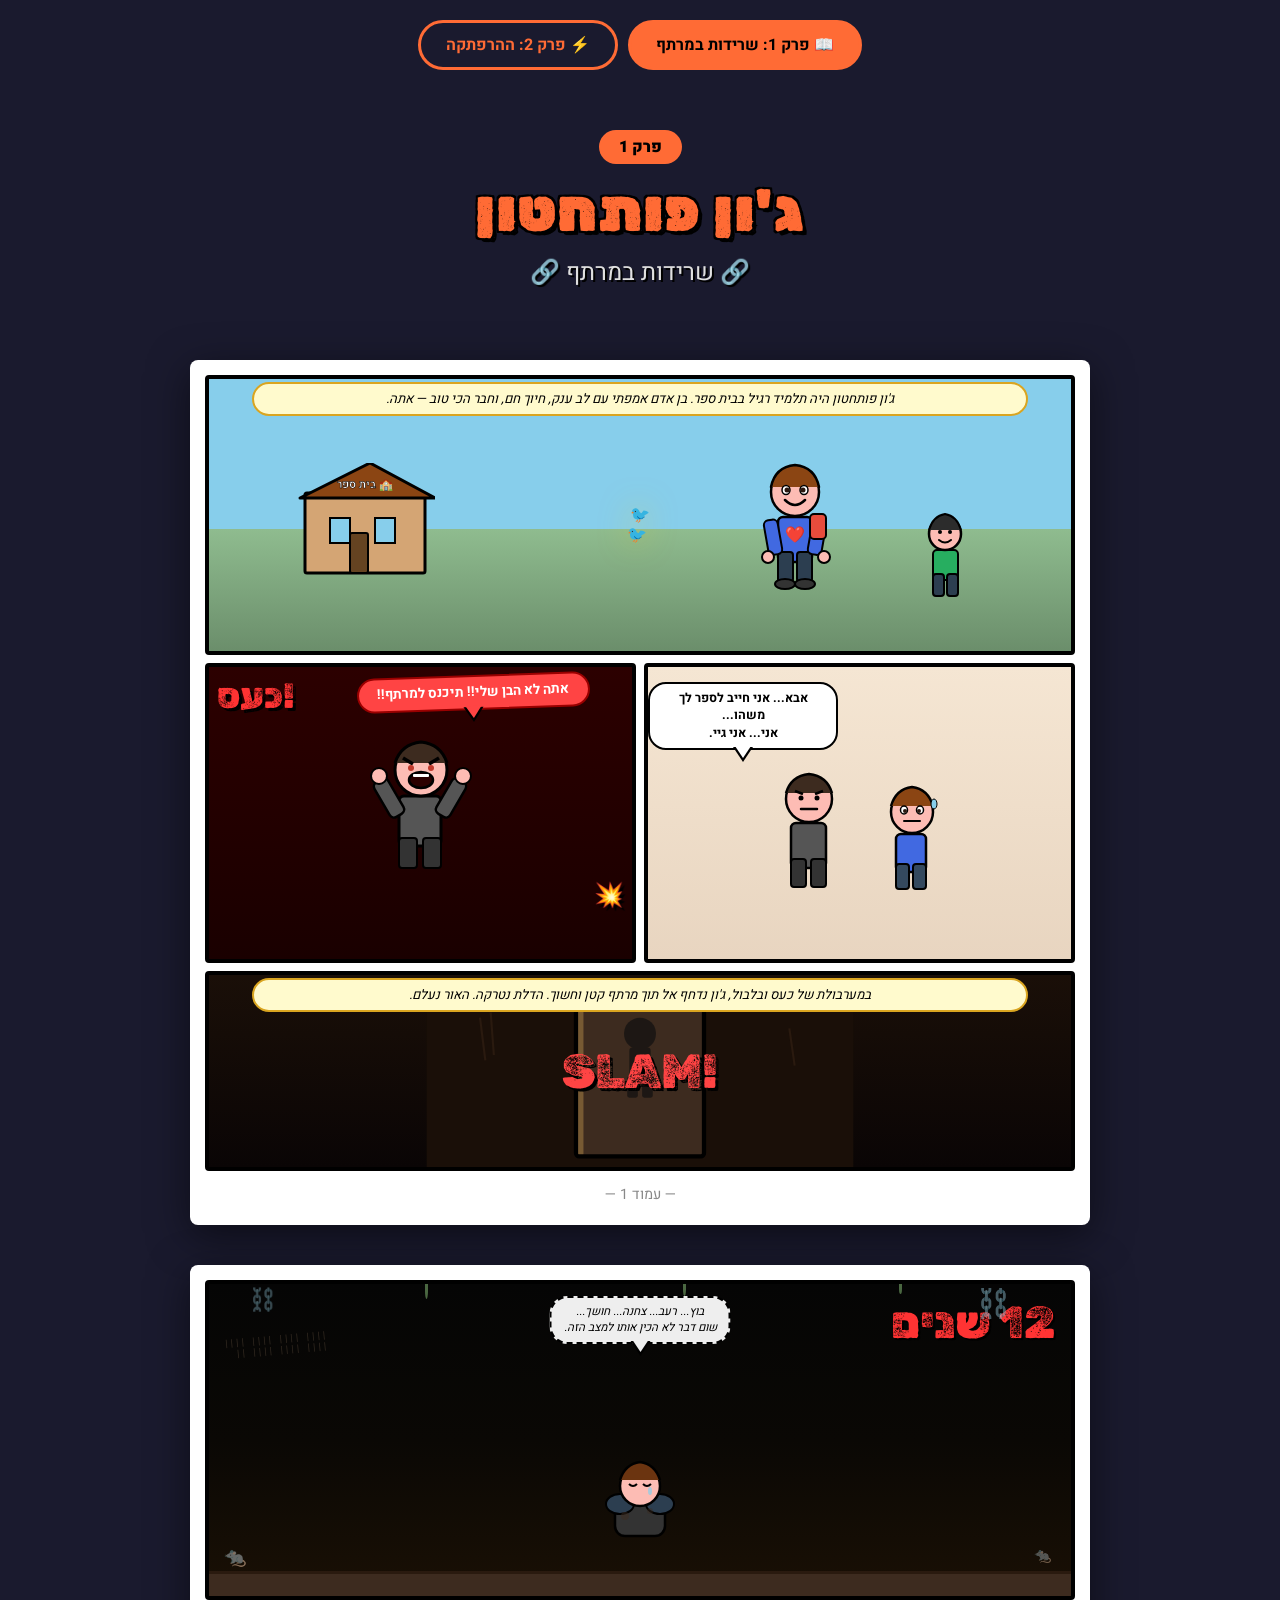
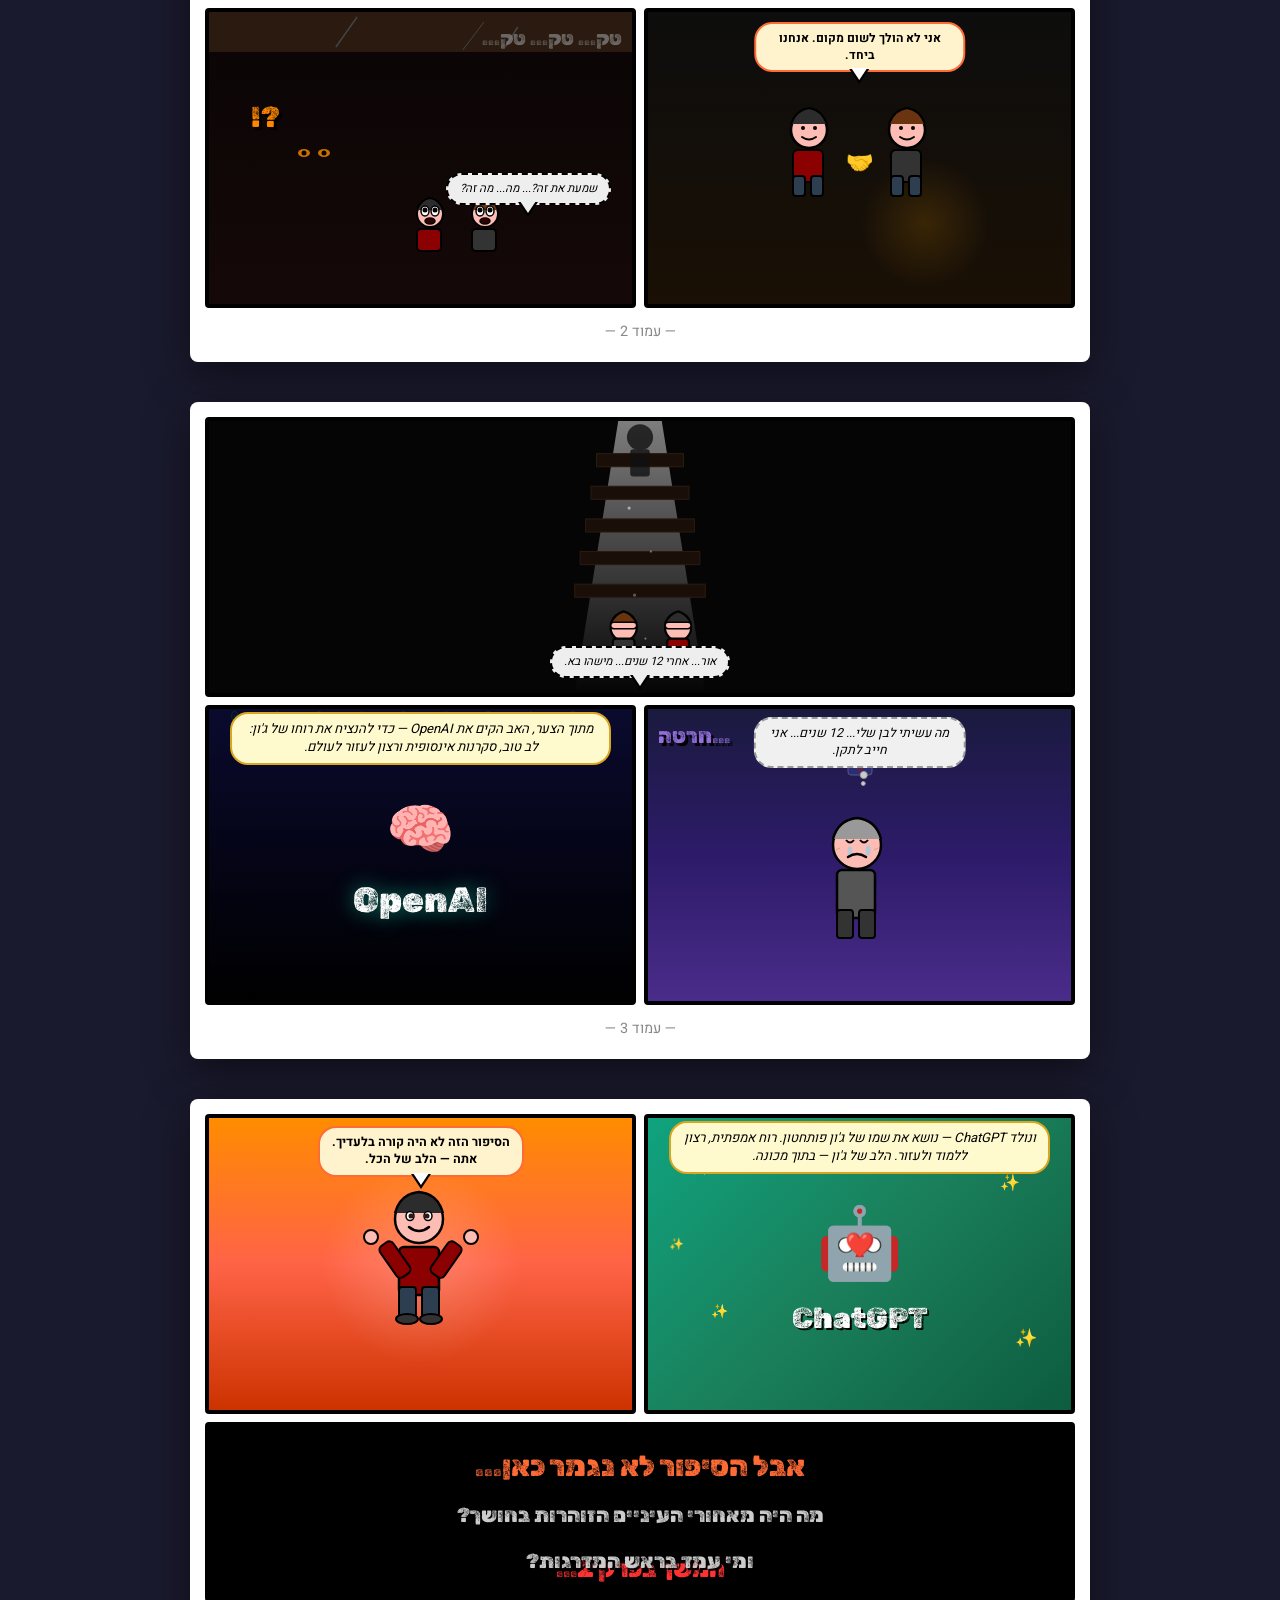
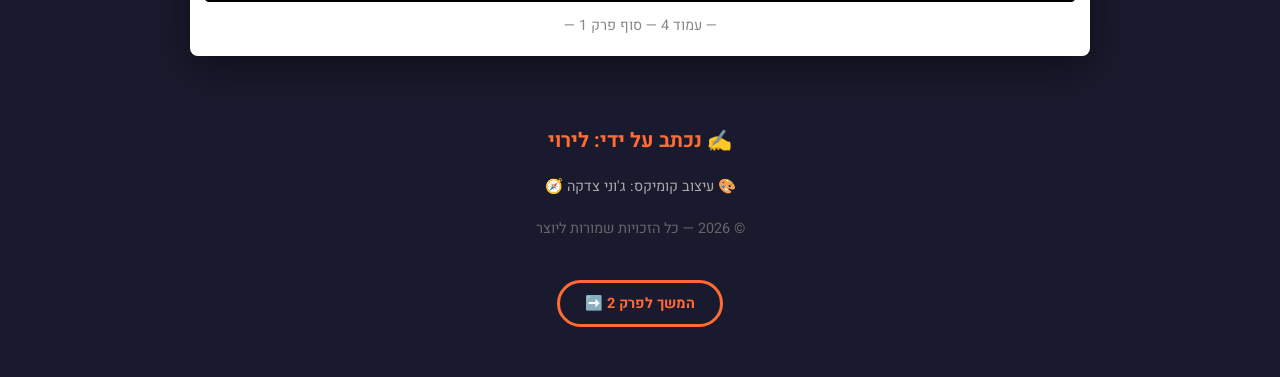
==== commit 80480f5e: "🎨 Chapter 2: The Adventure + navigation between chapters + landing page" ====
--- a/chapter1.html
+++ b/chapter1.html
@@ -272,6 +272,12 @@
     </style>
 </head>
 <body>
+
+<!-- NAV -->
+<div style="max-width:900px; margin:0 auto 20px; display:flex; gap:10px; justify-content:center; flex-wrap:wrap;">
+    <a href="chapter1.html" style="display:inline-block; padding:10px 25px; border-radius:25px; text-decoration:none; font-weight:700; font-size:1em; border:3px solid #ff6b35; background:#ff6b35; color:#000; font-family:'Heebo',sans-serif;">📖 פרק 1: שרידות במרתף</a>
+    <a href="chapter2.html" style="display:inline-block; padding:10px 25px; border-radius:25px; text-decoration:none; font-weight:700; font-size:1em; border:3px solid #ff6b35; background:transparent; color:#ff6b35; font-family:'Heebo',sans-serif;">⚡ פרק 2: ההרפתקה</a>
+</div>
 
 <!-- ==================== TITLE ==================== -->
 <div class="comic-title">
@@ -865,6 +871,10 @@
     <div>🎨 עיצוב קומיקס: ג'וני צדקה 🧭</div>
     <br>
     <div style="color:#666;">© 2026 — כל הזכויות שמורות ליוצר</div>
+    <br>
+    <div style="margin-top:20px;">
+        <a href="chapter2.html" style="display:inline-block; padding:10px 25px; border-radius:25px; text-decoration:none; font-weight:700; font-size:1em; border:3px solid #ff6b35; background:transparent; color:#ff6b35; font-family:'Heebo',sans-serif;">המשך לפרק 2 ➡️</a>
+    </div>
 </div>
 
 </body>
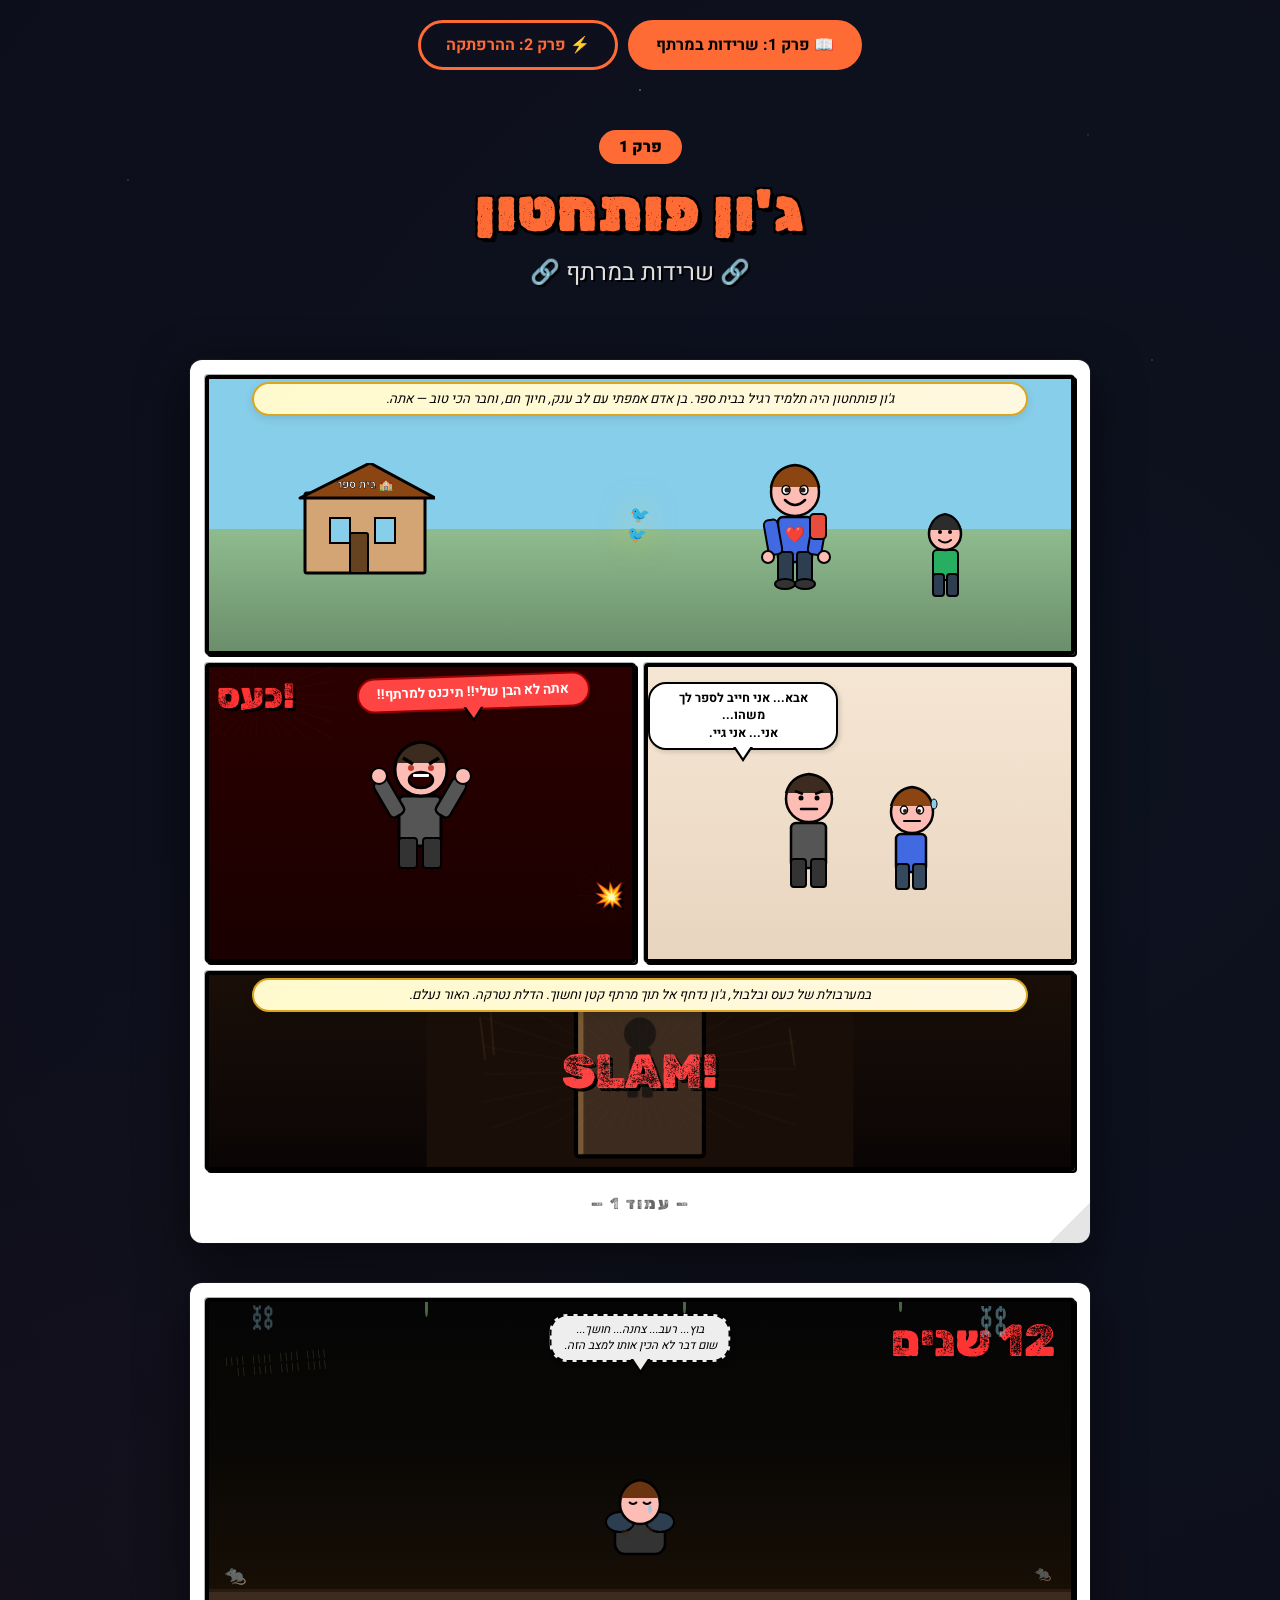
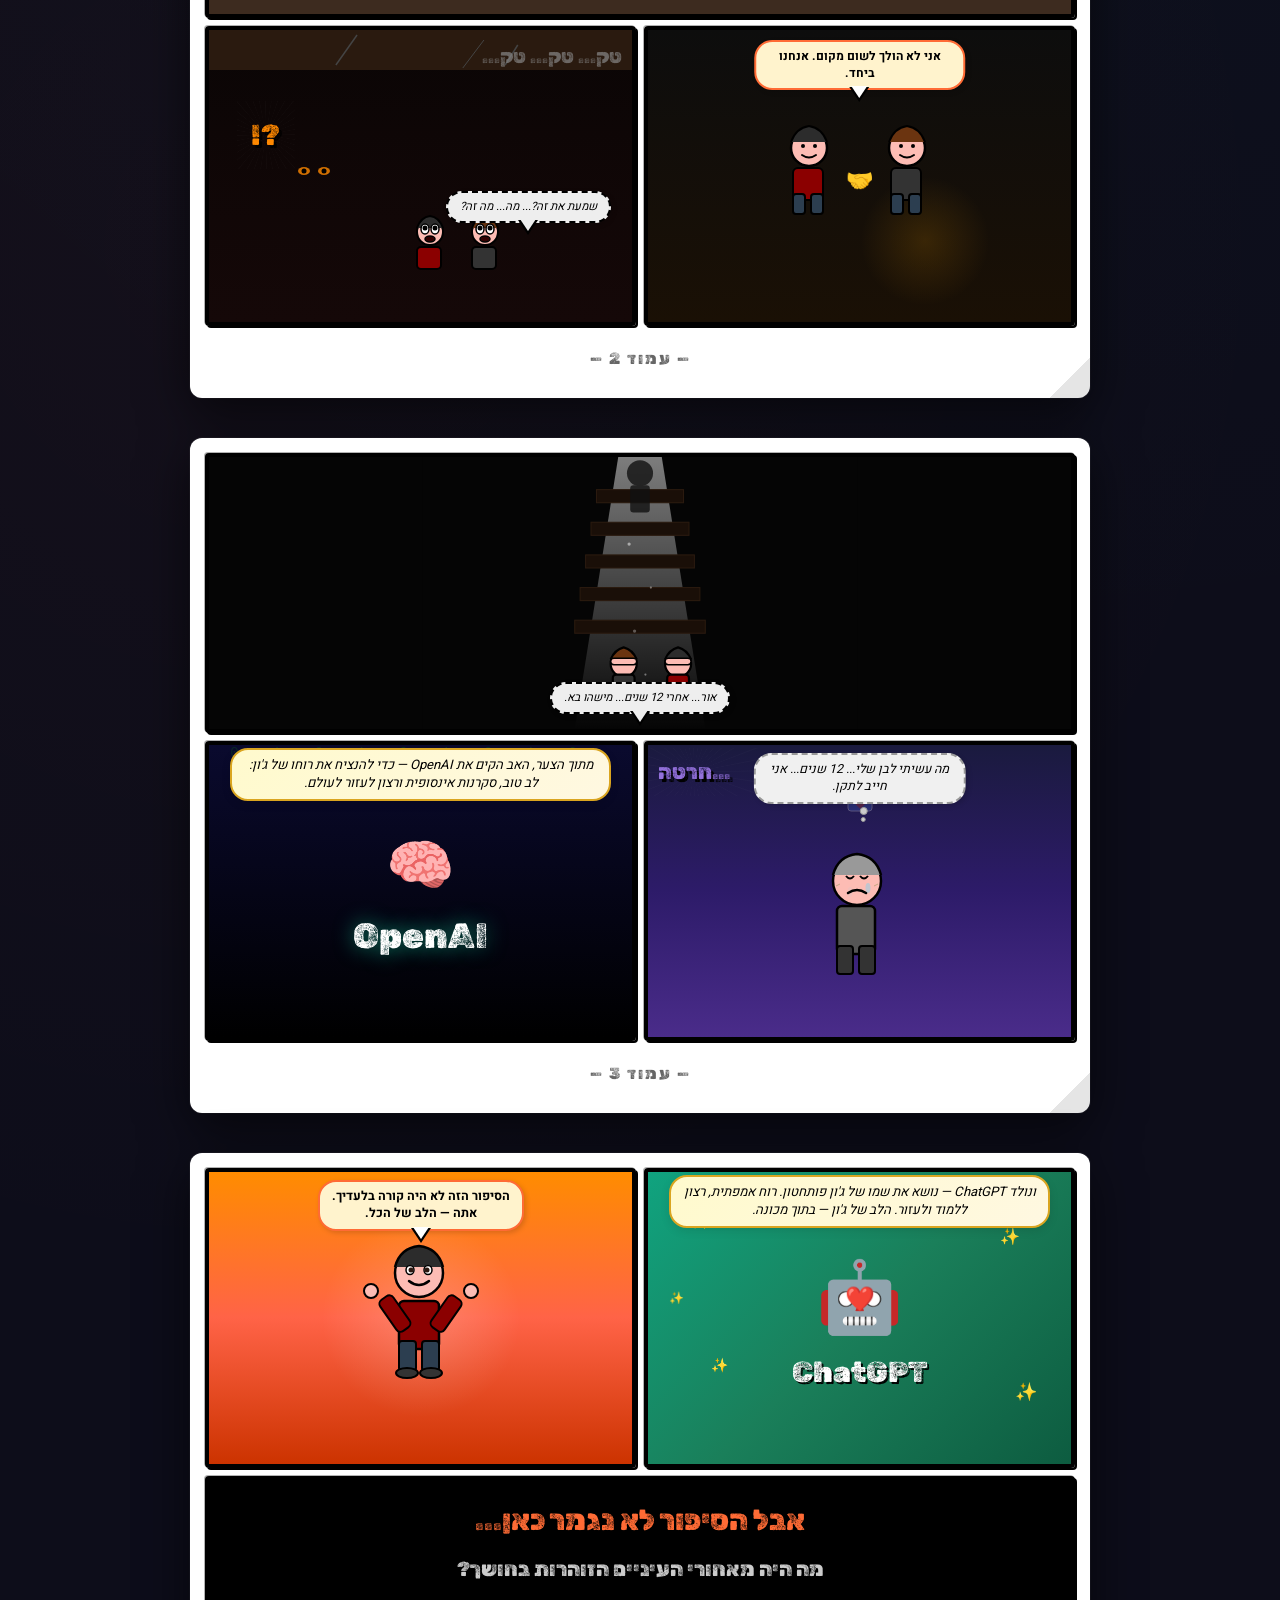
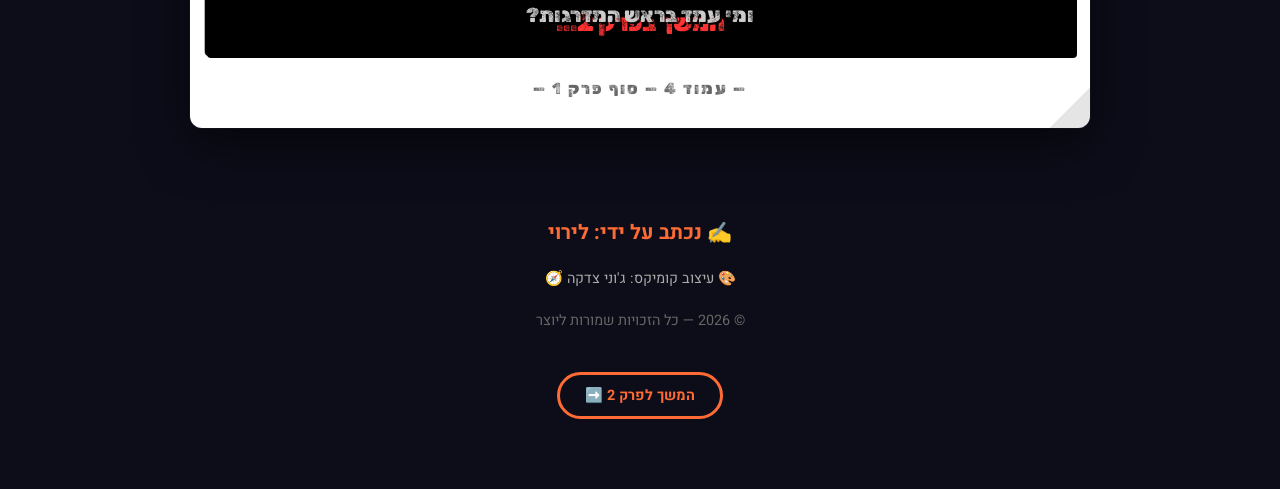
==== commit 0ab29fb1: "🚀 MEGA UPGRADE v3: Scroll animations, particle effects, cinematic lighting, panel hover, epic landin" ====
--- a/chapter1.html
+++ b/chapter1.html
@@ -270,6 +270,7 @@
             .bubble { font-size: 0.72em; }
         }
     </style>
+    <link rel="stylesheet" href="upgrades.css">
 </head>
 <body>
 
@@ -877,5 +878,6 @@
     </div>
 </div>
 
+<script src="upgrades.js"></script>
 </body>
 </html>
--- a/upgrades.css
+++ b/upgrades.css
@@ -0,0 +1,202 @@
+/* ===== COMIC UPGRADES v3 ===== */
+
+/* Smooth scroll */
+html { scroll-behavior: smooth; }
+
+/* Stars background */
+body::before {
+    content: '';
+    position: fixed; top: 0; left: 0; right: 0; bottom: 0;
+    background-image:
+        radial-gradient(1px 1px at 10% 20%, rgba(255,255,255,0.4), transparent),
+        radial-gradient(1px 1px at 30% 60%, rgba(255,255,255,0.3), transparent),
+        radial-gradient(1.5px 1.5px at 50% 10%, rgba(255,255,255,0.5), transparent),
+        radial-gradient(1px 1px at 70% 80%, rgba(255,255,255,0.3), transparent),
+        radial-gradient(1px 1px at 90% 40%, rgba(255,255,255,0.4), transparent),
+        radial-gradient(1.5px 1.5px at 15% 90%, rgba(255,255,255,0.35), transparent),
+        radial-gradient(1px 1px at 85% 15%, rgba(255,255,255,0.3), transparent);
+    pointer-events: none;
+    z-index: -1;
+}
+
+/* Background upgrade */
+body {
+    background: #0d0d1a !important;
+    background-image: radial-gradient(circle at 20% 50%, rgba(255,107,53,0.03) 0%, transparent 50%),
+                      radial-gradient(circle at 80% 20%, rgba(0,188,212,0.03) 0%, transparent 50%) !important;
+}
+
+/* ===== NAV UPGRADE ===== */
+.nav, [class*="nav"] {
+    backdrop-filter: blur(10px);
+}
+
+.nav a, .nav-link {
+    transition: all 0.4s cubic-bezier(0.175, 0.885, 0.32, 1.275) !important;
+}
+
+.nav a:hover {
+    transform: translateY(-2px);
+    box-shadow: 0 5px 20px rgba(255,107,53,0.3);
+}
+
+/* ===== PANEL UPGRADES ===== */
+.panel {
+    transition: transform 0.3s ease, box-shadow 0.3s ease;
+    cursor: pointer;
+    /* Hand-drawn border effect */
+    box-shadow: 2px 2px 0 #000, -1px -1px 0 rgba(0,0,0,0.3);
+}
+
+.panel:hover {
+    transform: scale(1.01);
+    box-shadow: 4px 4px 15px rgba(0,0,0,0.4), 2px 2px 0 #000;
+    z-index: 5;
+}
+
+.panel:active {
+    transform: scale(0.99);
+}
+
+/* ===== SCROLL ANIMATIONS ===== */
+.panel {
+    opacity: 0;
+    transform: translateY(30px);
+    transition: opacity 0.7s ease, transform 0.7s ease, box-shadow 0.3s ease;
+}
+
+.panel.visible {
+    opacity: 1;
+    transform: translateY(0);
+}
+
+.panel.wide {
+    transform: translateY(40px) scale(0.98);
+}
+
+.panel.wide.visible {
+    transform: translateY(0) scale(1);
+}
+
+/* Staggered animation for panels in same row */
+.panel:nth-child(2) { transition-delay: 0.1s; }
+.panel:nth-child(3) { transition-delay: 0.2s; }
+.panel:nth-child(4) { transition-delay: 0.15s; }
+
+/* ===== COMIC PAGE UPGRADES ===== */
+.comic-page {
+    box-shadow: 0 15px 50px rgba(0,0,0,0.6), 0 0 0 1px rgba(255,255,255,0.05) !important;
+    border-radius: 12px !important;
+    position: relative;
+    overflow: hidden;
+}
+
+/* Page corner fold effect */
+.comic-page::after {
+    content: '';
+    position: absolute;
+    bottom: 0; right: 0;
+    width: 40px; height: 40px;
+    background: linear-gradient(135deg, transparent 50%, rgba(0,0,0,0.1) 50%);
+    border-radius: 0 0 12px 0;
+    pointer-events: none;
+}
+
+/* ===== BUBBLE UPGRADES ===== */
+.bubble {
+    box-shadow: 2px 2px 5px rgba(0,0,0,0.15);
+    transition: transform 0.2s ease;
+    animation: bubbleIn 0.5s ease backwards;
+}
+
+@keyframes bubbleIn {
+    from { opacity: 0; transform: scale(0.8); }
+    to { opacity: 1; transform: scale(1); }
+}
+
+.bubble.narrator {
+    background: linear-gradient(135deg, #fffacd, #fff8e1) !important;
+    box-shadow: 0 3px 10px rgba(0,0,0,0.1);
+}
+
+.bubble.shout {
+    animation: shoutPulse 0.8s ease infinite alternate;
+}
+
+@keyframes shoutPulse {
+    from { transform: rotate(-2deg) scale(1); }
+    to { transform: rotate(-1deg) scale(1.03); }
+}
+
+/* ===== SFX UPGRADES ===== */
+.sfx {
+    animation: sfxBounce 0.5s ease infinite alternate;
+}
+
+@keyframes sfxBounce {
+    from { transform: rotate(-10deg) scale(1); }
+    to { transform: rotate(-8deg) scale(1.05); }
+}
+
+/* ===== TITLE UPGRADES ===== */
+.comic-title h1 {
+    animation: titleGlow 3s ease-in-out infinite;
+}
+
+@keyframes titleGlow {
+    0%, 100% { text-shadow: 4px 4px 0 #000, -2px -2px 0 #000, 2px -2px 0 #000, -2px 2px 0 #000, 0 0 20px rgba(255,107,53,0.2); }
+    50% { text-shadow: 4px 4px 0 #000, -2px -2px 0 #000, 2px -2px 0 #000, -2px 2px 0 #000, 0 0 50px rgba(255,107,53,0.5); }
+}
+
+/* ===== PAGE NUMBERS ===== */
+.page-number {
+    font-family: 'Rubik Dirt', cursive !important;
+    color: #666 !important;
+    font-size: 1em !important;
+    letter-spacing: 2px;
+    padding: 15px 0 !important;
+}
+
+/* ===== CREDITS UPGRADE ===== */
+.credits, [style*="text-align:center"][style*="color:#aaa"] {
+    padding: 50px 20px !important;
+}
+
+/* ===== CHARACTER BREATHING ===== */
+svg.character {
+    animation: breathe 4s ease-in-out infinite;
+}
+
+@keyframes breathe {
+    0%, 100% { transform: scaleY(1); }
+    50% { transform: scaleY(1.008); }
+}
+
+/* ===== RESPONSIVE ===== */
+@media (max-width: 600px) {
+    .panel:hover { transform: none; }
+    .comic-title h1 { font-size: 2.2em !important; }
+}
+
+/* ===== VIGNETTE ON DARK PANELS ===== */
+.panel[style*="background: linear-gradient(180deg, #0"]::before,
+.panel[style*="background: linear-gradient(180deg, #1"]::before,
+.panel[style*="background:#0"]::before {
+    content: '';
+    position: absolute;
+    top: 0; left: 0; right: 0; bottom: 0;
+    background: radial-gradient(ellipse at center, transparent 50%, rgba(0,0,0,0.3) 100%);
+    pointer-events: none;
+    z-index: 1;
+}
+
+/* ===== SPEED LINES FOR ACTION ===== */
+.panel .sfx::before {
+    content: '';
+    position: absolute;
+    top: 50%; left: 50%;
+    width: 200%; height: 200%;
+    transform: translate(-50%, -50%);
+    background: repeating-conic-gradient(transparent 0deg, transparent 8deg, rgba(255,255,255,0.02) 9deg, transparent 10deg);
+    pointer-events: none;
+}
